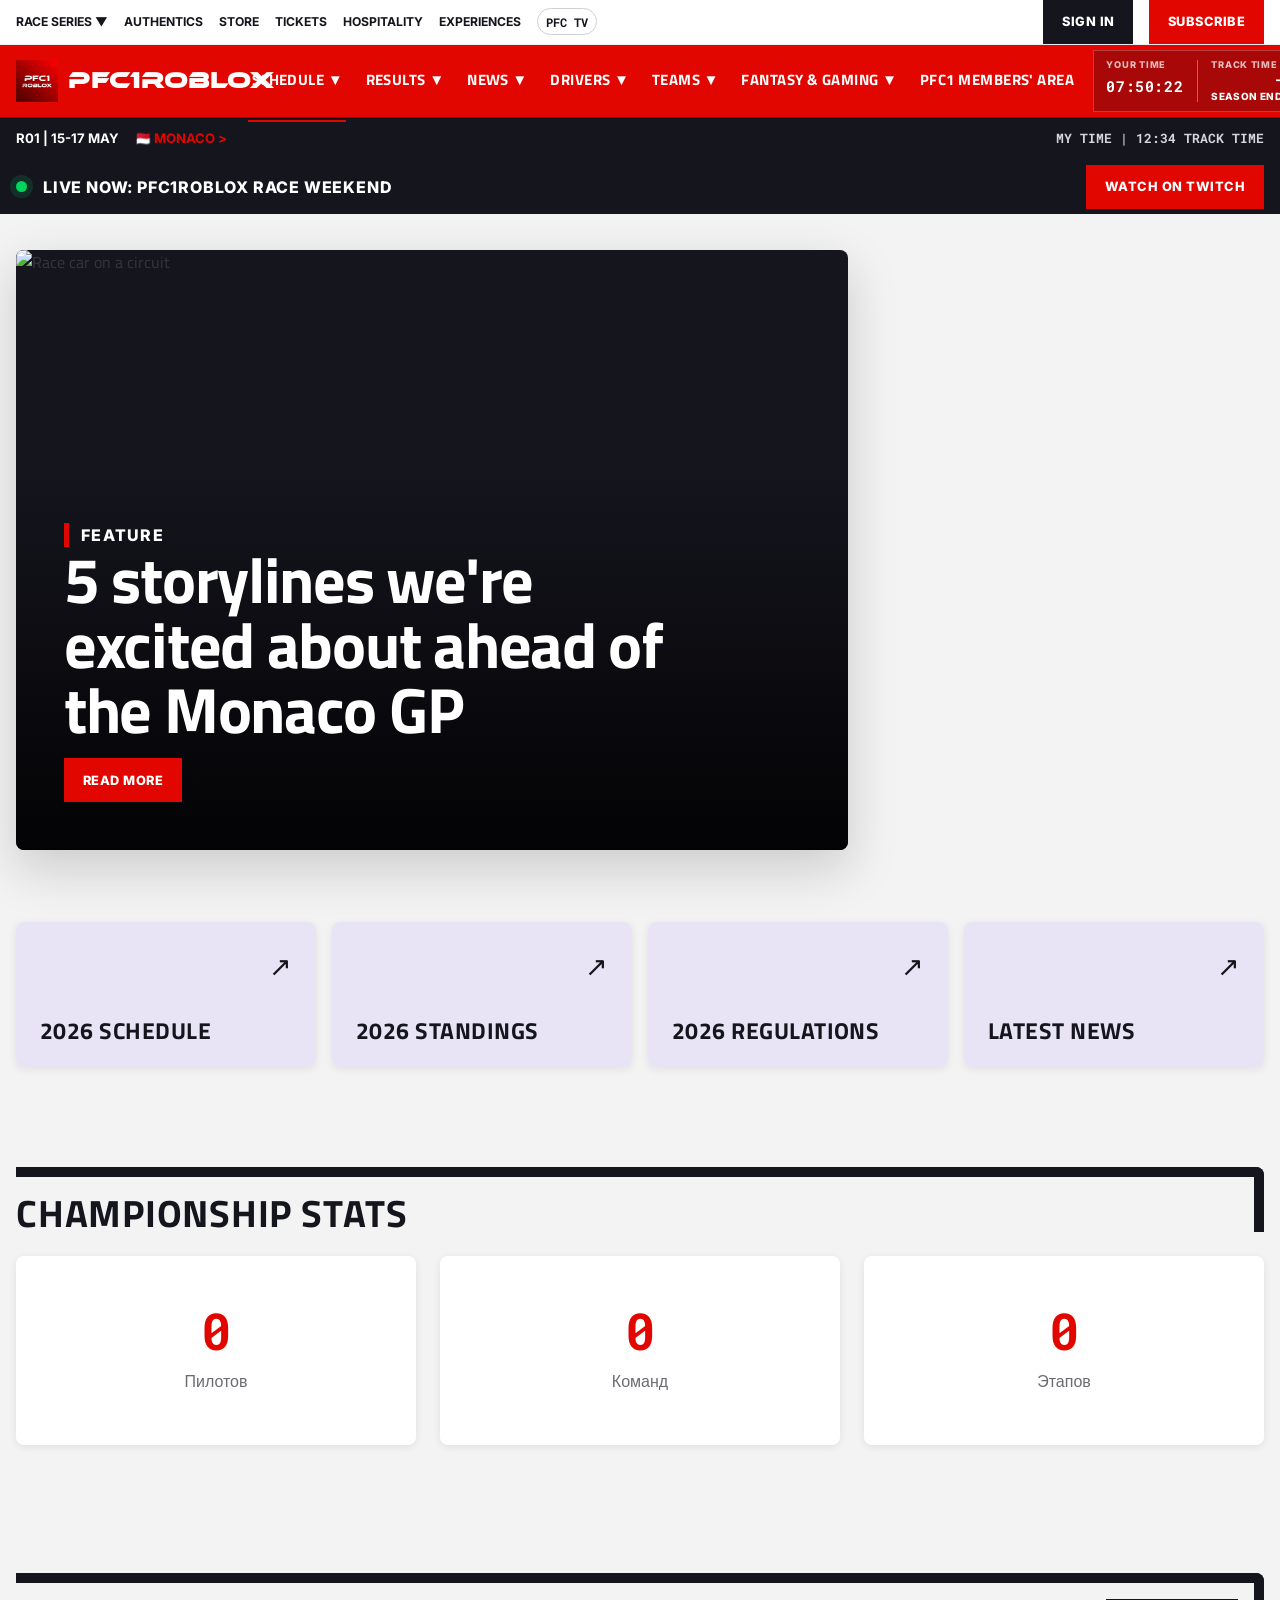
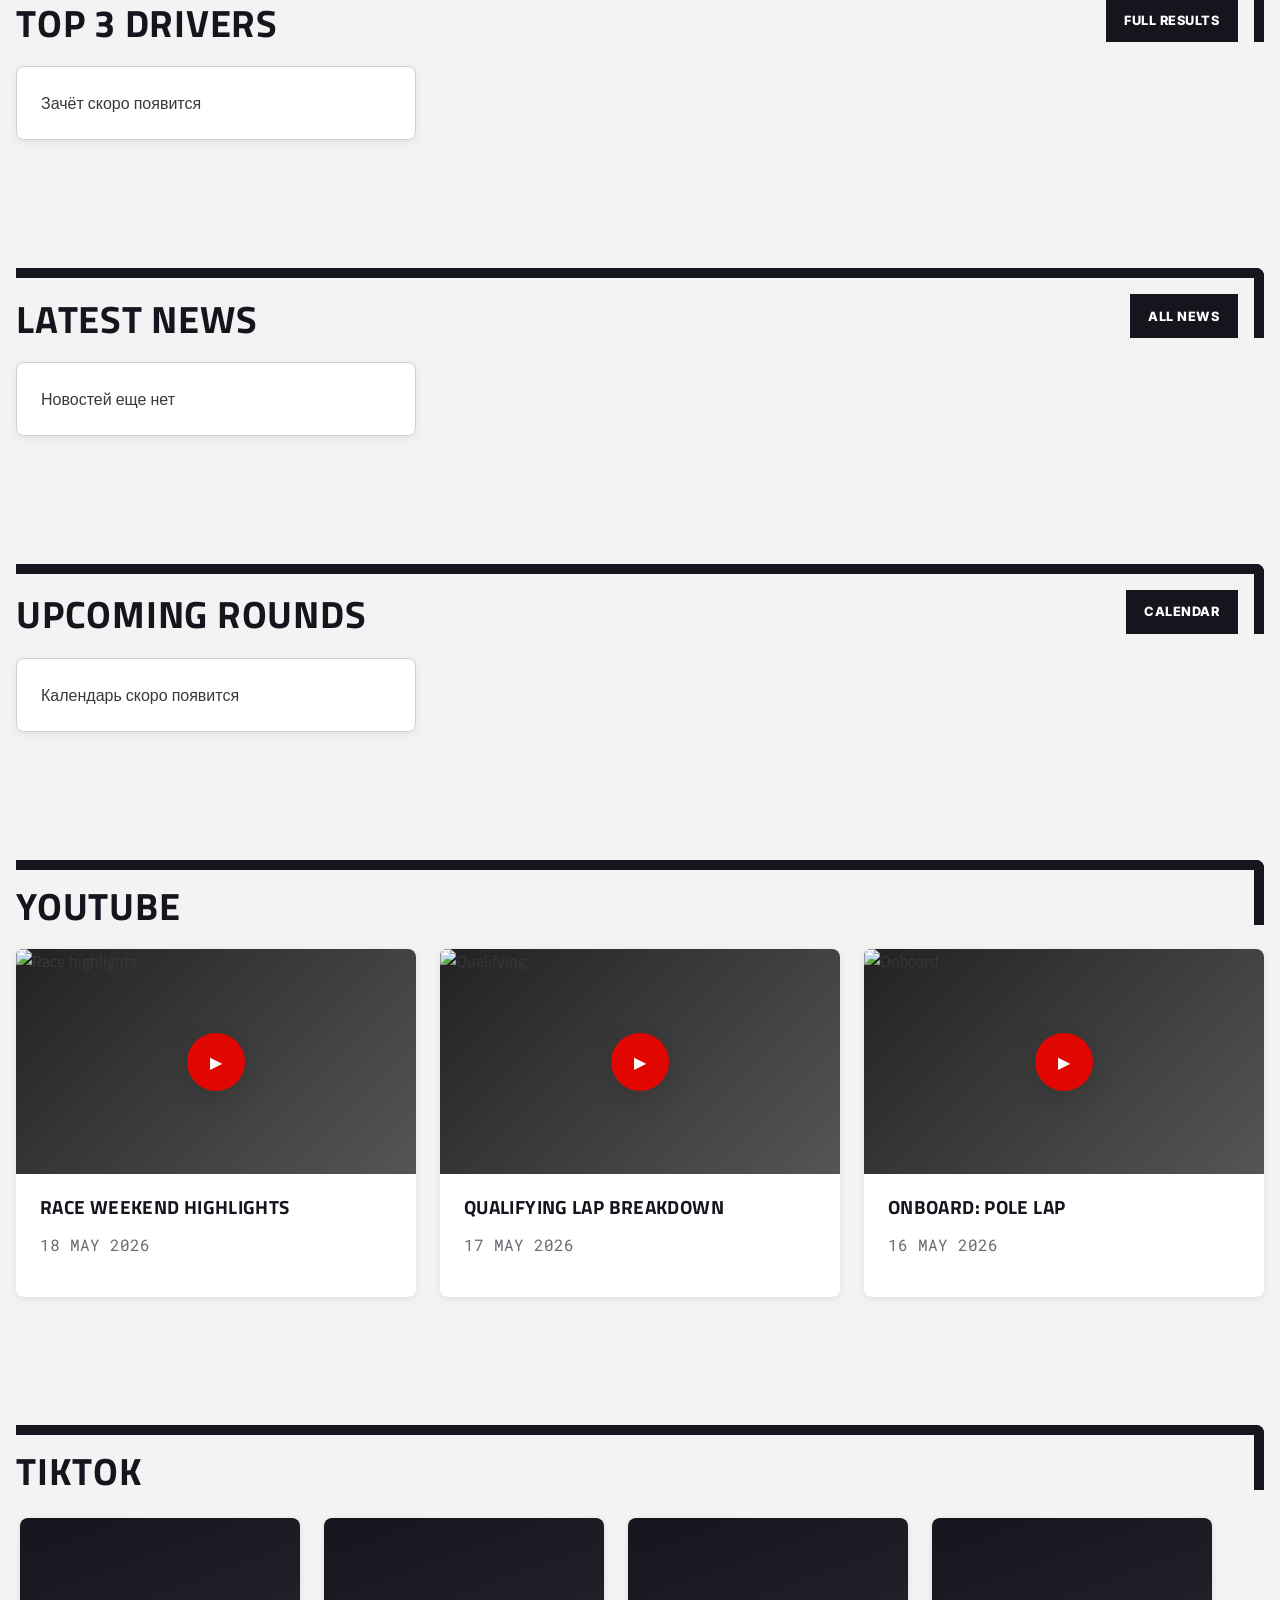
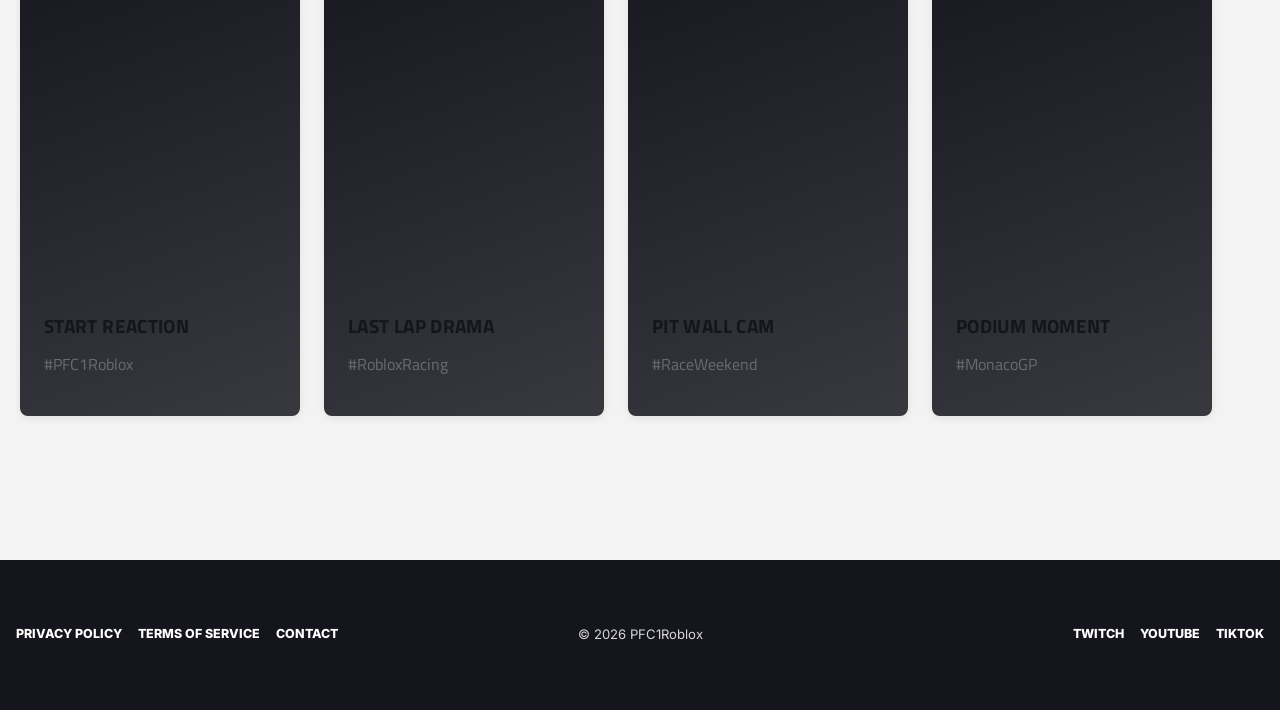
==== public/index.html @ bca0e65d "Migrate to PHP + MySQL backend (PDO) for Reg.ru shared hosting - Add api/ (config, auth, get_data, s" ====
<!DOCTYPE html>
<html lang="ru">
<head>
  <meta charset="UTF-8">
  <meta name="viewport" content="width=device-width, initial-scale=1.0">
  <title>PFC1Roblox - Project Formula Apex Championship</title>
  <link rel="icon" href="../logos/pfcnewlogo.png">
  <link rel="preconnect" href="https://fonts.googleapis.com">
  <link rel="preconnect" href="https://fonts.gstatic.com" crossorigin>
  <link href="https://fonts.googleapis.com/css2?family=Inter:wght@400;500;700;800&family=Titillium+Web:wght@300;400;600;700;900&family=Roboto+Mono:wght@400;500;700&display=swap" rel="stylesheet">
  <link rel="stylesheet" href="../css/main.css">
</head>
<body>
<header class="site-header">
  <div class="header-top"><div class="header-top__inner"><div class="header-top__links"><a href="#">Race Series ▼</a><a href="#">Authentics</a><a href="#">Store</a><a href="#">Tickets</a><a href="#">Hospitality</a><a href="#">Experiences</a><span class="f1tv-badge">PFC TV</span></div><div class="header-actions"><a class="btn btn-secondary" href="../admin/login.html">Sign In</a><a class="btn btn-primary" href="#broadcasts">Subscribe</a></div></div></div>
  <div class="header-main"><div class="header-main__inner"><a href="index.html" class="logo"><img src="../logos/pfcnewlogo.png" alt="PFC1Roblox" onerror="this.style.display='none'">PFC1Roblox</a><button class="burger" type="button" aria-label="Open navigation" aria-expanded="false" data-menu-toggle><span></span><span></span><span></span></button><nav class="main-nav" aria-label="Main navigation"><div class="main-nav__item"><a class="main-nav__link active" href="index.html">Schedule ▼</a><div class="dropdown"><a href="calendar.html">2026 Schedule</a><a href="#upcoming">Next Rounds</a></div></div><div class="main-nav__item"><a class="main-nav__link" href="results.html">Results ▼</a><div class="dropdown"><a href="results.html">Race Results</a><a href="results.html#standings">Timing</a></div></div><div class="main-nav__item"><a class="main-nav__link" href="news.html">News ▼</a><div class="dropdown"><a href="news.html">Latest News</a><a href="#videos">Video</a></div></div><div class="main-nav__item"><a class="main-nav__link" href="drivers.html">Drivers ▼</a><div class="dropdown"><a href="drivers.html">F1 Drivers</a><a href="drivers.html">F2 Drivers</a></div></div><div class="main-nav__item"><a class="main-nav__link" href="teams.html">Teams ▼</a><div class="dropdown"><a href="teams.html">Constructors</a><a href="teams.html">Team Colours</a></div></div><div class="main-nav__item"><a class="main-nav__link" href="#broadcasts">Fantasy & Gaming ▼</a></div><div class="main-nav__item"><a class="main-nav__link" href="../admin/login.html">PFC1 Members' Area</a></div></nav><div class="f1-clock-widget" aria-label="Race time clocks"><div class="user-time"><span class="label">YOUR TIME</span><span class="time" id="userClock">00:00:00</span></div><div class="track-time"><span class="label">TRACK TIME (NEXT RACE)</span><span class="time" id="trackClock">00:00:00</span><span class="track-name" id="nextTrackName">MONACO GP</span></div></div><div class="league-mark" aria-label="Roblox league mark">▣</div></div></div>
  <div class="race-strip"><div class="race-strip__inner"><div class="race-strip__event"><span class="race-strip__round">R01 | 15-17 MAY</span><span class="race-strip__track">🇲🇨 MONACO &gt;</span></div><span class="race-strip__time mono">MY TIME | 12:34 TRACK TIME</span></div></div>
</header>
<div class="twitch-live-banner"><div class="twitch-live-banner__inner"><span class="live-dot" aria-hidden="true"></span><span class="live-text">LIVE NOW: PFC1ROBLOX RACE WEEKEND</span><a href="https://twitch.tv/dimmasteroff_" target="_blank" rel="noopener" class="watch-btn btn btn-primary">WATCH ON TWITCH</a></div></div>
<main>
  <section class="hero-layout" aria-label="Featured stories">
    <article class="hero-feature animate-on-scroll"><img class="hero-feature__image" src="https://images.unsplash.com/photo-1503736334956-4c8f8e92946d?q=80&w=1800&auto=format&fit=crop" alt="Race car on a circuit"><div class="hero-feature__content"><div class="hero-feature__kicker">Feature</div><h1>5 storylines we're excited about ahead of the Monaco GP</h1><a class="btn btn-primary" href="news.html">Read More</a></div></article>
    <aside class="side-news" id="sideNews" aria-label="Top news"><div class="skeleton"></div><div class="skeleton"></div><div class="skeleton"></div><div class="skeleton"></div></aside>
  </section>
  <section class="section--tight"><div class="container"><div class="quick-links"><a class="quick-link animate-on-scroll" href="calendar.html"><span class="quick-link__arrow">↗</span><h3>2026 Schedule</h3></a><a class="quick-link animate-on-scroll" href="results.html"><span class="quick-link__arrow">↗</span><h3>2026 Standings</h3></a><a class="quick-link animate-on-scroll" href="news.html"><span class="quick-link__arrow">↗</span><h3>2026 Regulations</h3></a><a class="quick-link animate-on-scroll" href="news.html"><span class="quick-link__arrow">↗</span><h3>Latest News</h3></a></div></div></section>
  <section class="section"><div class="container"><div class="section-title"><h2>Championship Stats</h2></div><div class="stats-strip"><div class="stat-card animate-on-scroll"><span id="statsDrivers" class="number mono">0</span><p>Пилотов</p></div><div class="stat-card animate-on-scroll"><span id="statsTeams" class="number mono">0</span><p>Команд</p></div><div class="stat-card animate-on-scroll"><span id="statsRounds" class="number mono">0</span><p>Этапов</p></div></div></div></section>
  <section class="section" id="standings"><div class="container"><div class="section-title"><h2>Top 3 Drivers</h2><a class="btn btn-secondary" href="results.html">Full Results</a></div><div id="topDrivers" class="news-grid"></div></div></section>
  <section class="section"><div class="container"><div class="section-title"><h2>Latest News</h2><a class="btn btn-secondary" href="news.html">All News</a></div><div id="latestNews" class="news-grid"></div></div></section>
  <section class="section" id="upcoming"><div class="container"><div class="section-title"><h2>Upcoming Rounds</h2><a class="btn btn-secondary" href="calendar.html">Calendar</a></div><div id="upcomingRounds" class="news-grid"></div></div></section>
  <section class="section" id="videos"><div class="container"><div class="section-title"><h2>YouTube</h2></div><div class="youtube-grid"><article class="media-card animate-on-scroll"><div class="media-card__thumb"><img src="https://images.unsplash.com/photo-1533106418989-88406c7cc8ca?q=80&w=900&auto=format&fit=crop" alt="Race highlights"><span class="media-card__play">▶</span></div><div class="media-card__body"><h3>Race Weekend Highlights</h3><p class="mono">18 MAY 2026</p></div></article><article class="media-card animate-on-scroll"><div class="media-card__thumb"><img src="https://images.unsplash.com/photo-1493238792000-8113da705763?q=80&w=900&auto=format&fit=crop" alt="Qualifying"><span class="media-card__play">▶</span></div><div class="media-card__body"><h3>Qualifying Lap Breakdown</h3><p class="mono">17 MAY 2026</p></div></article><article class="media-card animate-on-scroll"><div class="media-card__thumb"><img src="https://images.unsplash.com/photo-1517524008697-84bbe3c3fd98?q=80&w=900&auto=format&fit=crop" alt="Onboard"><span class="media-card__play">▶</span></div><div class="media-card__body"><h3>Onboard: Pole Lap</h3><p class="mono">16 MAY 2026</p></div></article></div></div></section>
  <section class="section"><div class="container"><div class="section-title"><h2>TikTok</h2></div><div class="tiktok-row"><article class="tiktok-card"><h3>Start Reaction</h3><p>#PFC1Roblox</p></article><article class="tiktok-card"><h3>Last Lap Drama</h3><p>#RobloxRacing</p></article><article class="tiktok-card"><h3>Pit Wall Cam</h3><p>#RaceWeekend</p></article><article class="tiktok-card"><h3>Podium Moment</h3><p>#MonacoGP</p></article></div></div></section>
</main>
<footer class="footer"><div class="footer__inner"><div class="footer__links"><a href="#">Privacy Policy</a><a href="#">Terms of Service</a><a href="#">Contact</a></div><div class="footer__copy">© 2026 PFC1Roblox</div><div class="footer__social"><a href="https://twitch.tv/dimmasteroff_">Twitch</a><a href="#">YouTube</a><a href="#">TikTok</a></div></div></footer>
<script src="../js/DataManager.js"></script><script src="../js/PageSync.js"></script>
<script src="../js/app.js"></script><script src="../js/animations.js"></script><script>
function esc(v){return String(v??'').replace(/[&<>'"]/g,m=>({'&':'&amp;','<':'&lt;','>':'&gt;',"'":'&#39;','"':'&quot;'}[m]));}
document.addEventListener('DOMContentLoaded',loadHomeData);async function loadHomeData(){const drivers=await DataManager.load('drivers');const teams=await DataManager.load('teams');const calendar=await DataManager.load('calendar');const news=await DataManager.load('news');const standings=await DataManager.load('standings');document.getElementById('statsDrivers').textContent=drivers.length;document.getElementById('statsTeams').textContent=teams.length;document.getElementById('statsRounds').textContent=calendar.rounds?.length||0;const fallback='https://images.unsplash.com/photo-1503736334956-4c8f8e92946d?q=80&w=500&auto=format&fit=crop';const topNews=news.slice().reverse().slice(0,5);document.getElementById('sideNews').innerHTML=(topNews.length?topNews:[{title:'PFC1Roblox race weekend is ready to go',category:'EXCLUSIVE',date:new Date()}]).map((n,i)=>`<a class="news-card animate-on-scroll" href="news.html"><img class="news-card__image" src="${esc(n.image||fallback)}" alt=""><div><div class="news-card__meta"><span class="badge ${i===0?'badge--exclusive':''}">${esc(n.category||'News')}</span></div><h3 class="news-card__title">${esc(n.title)}</h3></div></a>`).join('');const upcoming=calendar.rounds?.filter(r=>r.status==='upcoming').slice(0,3)||[];document.getElementById('upcomingRounds').innerHTML=upcoming.map(r=>`<div class='card-item animate-on-scroll'><div class='badge badge--dark'>UPCOMING</div><h3>${esc(r.track)}</h3><p class='mono'>${new Date(r.date).toLocaleDateString('ru-RU')} · ${esc(r.trackCountry || '')} · ${esc(r.timezone || 'UTC')}</p></div>`).join('')||'<div class="card-item">Календарь скоро появится</div>';const top=(standings.drivers||[]).slice(0,3);document.getElementById('topDrivers').innerHTML=top.map((s,i)=>{const d=drivers.find(x=>x.id===s.driverId);const t=teams.find(x=>x.id===d?.teamId);return `<div class='card-item animate-on-scroll'><div class='position position-${i+1}'>P${i+1}</div><h3>${esc(PFCApp.getDriverDisplayName(d))}</h3><p>${esc(t?.name||'')}</p><p class='points'>${s.points} PTS</p></div>`}).join('')||'<div class="card-item">Зачёт скоро появится</div>';document.getElementById('latestNews').innerHTML=news.slice().reverse().slice(0,3).map(n=>`<article class='news-card news-card--large animate-on-scroll'><img class='news-card__image' src='${esc(n.image||fallback)}' alt=''><div class='news-card__body'><span class='badge'>${esc(n.category)}</span><h3>${esc(n.title)}</h3><p class='mono'>${new Date(n.date).toLocaleDateString('ru-RU')}</p></div></article>`).join('')||'<div class="card-item">Новостей еще нет</div>';}
window.addEventListener('dataUpdated',loadHomeData);
</script></body></html>
---- css/main.css ----
/* ============================================
   PFC1Roblox Formula-Style Design System
   Shared visual shell for every public/admin page
   ============================================ */

@font-face {
  font-family: 'Entocentric';
  src: url('../logos/Entocentric-Regular.woff') format('woff');
  font-weight: 400;
  font-style: normal;
  font-display: swap;
}

:root {
  --color-page: #f3f3f3;
  --color-surface: #ffffff;
  --color-surface-soft: #f8f8fa;
  --color-lavender: #e8e4f5;
  --color-nav: #15151e;
  --color-nav-2: #0f0f16;
  --color-red: #e10600;
  --color-red-dark: #b80500;
  --color-heading: #15151e;
  --color-text: #38383f;
  --color-muted: #6b6b72;
  --color-border: #d0d0d5;
  --color-live: #00d45c;
  --color-warning: #ffb800;
  --color-gold: #ffd700;
  --color-silver: #c0c0c0;
  --color-bronze: #cd7f32;
  --accent-red: var(--color-red);
  --bg-card: var(--color-surface);
  --border-color: var(--color-border);
  --text-primary: var(--color-heading);
  --text-secondary: var(--color-text);
  --text-muted: var(--color-muted);
  --font-display: 'Titillium Web', Arial, sans-serif;
  --font-body: 'Titillium Web', Arial, sans-serif;
  --font-meta: 'Inter', system-ui, sans-serif;
  --font-mono: 'Roboto Mono', monospace;
  --font-logo: 'Entocentric', 'Titillium Web', sans-serif;
  --radius: 8px;
  --space-xs: .35rem;
  --space-sm: .65rem;
  --space-md: 1rem;
  --space-lg: 1.5rem;
  --space-xl: 2.25rem;
  --space-2xl: 4rem;
  --shadow-sm: 0 2px 8px rgba(0, 0, 0, .08);
  --shadow-md: 0 8px 24px rgba(0, 0, 0, .12);
  --shadow-lg: 0 18px 50px rgba(21, 21, 30, .18);
  --transition-speed: .3s;
  --transition: all var(--transition-speed) var(--ease-standard);
  --ease-standard: cubic-bezier(.4, 0, .2, 1);
  --ease-out-expo: cubic-bezier(.16, 1, .3, 1);
  --container: 1280px;
}

* { box-sizing: border-box; }
html { scroll-behavior: smooth; }
body {
  margin: 0;
  min-height: 100vh;
  background: var(--color-page);
  color: var(--color-text);
  font-family: var(--font-body);
  line-height: 1.5;
  opacity: 0;
  animation: pageFadeIn .4s var(--ease-out-expo) forwards;
}
body.menu-open { overflow: hidden; }
img, iframe { max-width: 100%; }
a { color: inherit; text-decoration: none; }
button, input, select, textarea { font: inherit; }
:focus-visible { outline: 3px solid rgba(225, 6, 0, .35); outline-offset: 3px; }

@keyframes pageFadeIn { to { opacity: 1; } }
@keyframes pulse { 0%, 100% { opacity: 1; transform: scale(1); } 50% { opacity: .5; transform: scale(.82); } }
@keyframes skeletonPulse { 0%, 100% { opacity: .55; } 50% { opacity: 1; } }
@keyframes toastSlideIn { from { opacity: 0; transform: translateX(24px); } to { opacity: 1; transform: translateX(0); } }
@keyframes modalIn { from { opacity: 0; transform: scale(.96); } to { opacity: 1; transform: scale(1); } }

h1, h2, h3, h4, h5, h6 {
  margin: 0 0 var(--space-md);
  color: var(--color-heading);
  font-family: var(--font-display);
  font-weight: 700;
  line-height: 1.02;
  letter-spacing: .02em;
  text-transform: uppercase;
}
p { margin: 0 0 var(--space-md); color: var(--color-muted); }
.mono { font-family: var(--font-mono); font-variant-numeric: tabular-nums; }
.container, .content { width: min(var(--container), calc(100% - 32px)); margin-inline: auto; }
.content { padding: var(--space-2xl) 0; }
.section { padding: var(--space-2xl) 0; }
.section--tight { padding: var(--space-xl) 0; }
.section-title { display: flex; align-items: end; justify-content: space-between; gap: var(--space-md); margin-bottom: var(--space-lg); border-top: 10px solid var(--color-heading); border-right: 10px solid var(--color-heading); padding-top: var(--space-md); padding-right: var(--space-md); border-top-right-radius: var(--radius); }
.section-title h2 { font-size: clamp(1.8rem, 3vw, 3rem); margin: 0; }

/* Progress and reveal */
.page-progress { position: fixed; inset: 0 auto auto 0; height: 3px; width: 0; z-index: 9999; background: var(--color-red); box-shadow: 0 0 14px rgba(225, 6, 0, .5); transition: width .2s linear; }
.animate-on-scroll { opacity: 0; transform: translateY(30px); transition: opacity .6s var(--ease-out-expo), transform .6s var(--ease-out-expo); will-change: opacity, transform; }
.animate-on-scroll.is-visible { opacity: 1; transform: translateY(0); }
.skeleton { min-height: 140px; background: linear-gradient(90deg, #ececf0, #f7f7f9, #ececf0); animation: skeletonPulse 1.4s infinite; border-radius: var(--radius); }

/* Header */
.site-header { position: sticky; top: 0; z-index: 1000; background: var(--color-nav); color: #fff; box-shadow: none; transition: box-shadow var(--transition-speed) var(--ease-standard); }
.site-header.is-stuck { box-shadow: 0 8px 24px rgba(0, 0, 0, .25); }
.header-top { background: #fff; color: var(--color-heading); border-bottom: 1px solid #ececf0; font-family: var(--font-meta); font-size: .76rem; font-weight: 700; text-transform: uppercase; }
.header-top__inner, .header-main__inner, .race-strip__inner { width: min(var(--container), calc(100% - 32px)); margin-inline: auto; display: flex; align-items: center; gap: var(--space-md); }
.header-top__inner { min-height: 42px; justify-content: space-between; }
.header-top__links, .header-actions, .main-nav { display: flex; align-items: center; gap: var(--space-md); }
.header-top__links a, .main-nav__link, .footer__links a { position: relative; white-space: nowrap; }
.header-top__links a::after, .main-nav__link::after, .footer__links a::after { content: ''; position: absolute; left: 0; right: auto; bottom: -5px; width: 0; height: 2px; background: var(--color-red); transition: width var(--transition-speed) var(--ease-standard); }
.header-top__links a:hover::after, .main-nav__link:hover::after, .main-nav__link.active::after, .footer__links a:hover::after { width: 100%; }
.f1tv-badge { border: 1px solid var(--color-border); padding: .2rem .5rem; border-radius: 999px; font-family: var(--font-mono); }
.header-main { background: var(--color-red); }
.header-main__inner { min-height: 70px; }
.logo { display: inline-flex; align-items: center; gap: .6rem; color: #fff; font-family: var(--font-logo); text-transform: uppercase; letter-spacing: .05em; font-size: 1.35rem; font-weight: 700; }
.logo img { width: auto; height: 42px; object-fit: contain; }
.logo--dark { color: var(--color-heading); }
.main-nav { flex: 1; align-self: stretch; }
.main-nav__item { position: relative; display: flex; align-items: center; }
.main-nav__link { color: #fff; font-weight: 700; text-transform: uppercase; letter-spacing: .03em; font-size: .95rem; padding: 1.55rem .2rem; }
.dropdown { position: absolute; top: calc(100% - 3px); left: -.8rem; width: 220px; max-height: 0; overflow: hidden; opacity: 0; transform: translateY(-10px); background: var(--color-nav); border-top: 3px solid #fff; box-shadow: var(--shadow-lg); transition: max-height var(--transition-speed) var(--ease-standard), opacity var(--transition-speed) var(--ease-standard), transform var(--transition-speed) var(--ease-standard); }
.main-nav__item:hover .dropdown, .main-nav__item:focus-within .dropdown { max-height: 500px; opacity: 1; transform: translateY(0); }
.dropdown a { display: block; color: #fff; padding: .8rem 1rem; font-weight: 600; text-transform: uppercase; border-bottom: 1px solid rgba(255,255,255,.08); }
.dropdown a:hover { color: #fff; background: rgba(225, 6, 0, .18); padding-left: 1.25rem; }
.league-mark { margin-left: auto; width: 40px; height: 40px; display: grid; place-items: center; background: #fff; color: var(--color-red); font-family: var(--font-mono); font-weight: 700; transform: rotate(8deg); }
.burger { display: none; margin-left: auto; width: 44px; height: 44px; border: 1px solid rgba(255,255,255,.35); background: transparent; color: #fff; border-radius: var(--radius); cursor: pointer; }
.burger span { display: block; width: 20px; height: 2px; margin: 5px auto; background: currentColor; transition: transform var(--transition-speed) var(--ease-standard), opacity var(--transition-speed) var(--ease-standard); }
.race-strip { background: var(--color-nav); border-top: 1px solid rgba(255,255,255,.12); font-family: var(--font-meta); font-size: .82rem; font-weight: 700; text-transform: uppercase; }
.race-strip__inner { min-height: 42px; justify-content: space-between; }
.race-strip__event { display: flex; gap: var(--space-md); align-items: center; }
.race-strip__round { color: #fff; }
.race-strip__track { color: var(--color-red); }
.race-strip__time { color: #d5d5da; font-family: var(--font-mono); }

/* Buttons */
.btn { display: inline-flex; align-items: center; justify-content: center; gap: .45rem; min-height: 40px; padding: .7rem 1.1rem; border: 1px solid transparent; border-radius: 0; cursor: pointer; font-family: var(--font-meta); font-size: .8rem; font-weight: 800; letter-spacing: .04em; text-transform: uppercase; transition: transform var(--transition-speed) var(--ease-standard), background-color var(--transition-speed) var(--ease-standard), color var(--transition-speed) var(--ease-standard), box-shadow var(--transition-speed) var(--ease-standard); }
.btn:hover { transform: scale(1.02); box-shadow: var(--shadow-sm); }
.btn-primary { background: var(--color-red); color: #fff; border-color: var(--color-red); }
.btn-primary:hover { background: var(--color-red-dark); border-color: var(--color-red-dark); }
.btn-secondary { background: var(--color-nav); color: #fff; border-color: var(--color-nav); }
.btn-secondary:hover { background: #000; }
.btn-danger { background: #8b0b0a; color: #fff; border-color: #8b0b0a; }
.btn-light { background: #fff; color: var(--color-heading); border-color: var(--color-border); }

/* Cards and news */
.card, .card-item, .news-card, .quick-link, .team-card, .media-card, .driver-card, .timeline-content, .stat-card { background: var(--color-surface); box-shadow: var(--shadow-sm); contain: layout; }
.card, .card-item { padding: var(--space-lg); border: 1px solid var(--color-border); border-radius: var(--radius); transition: transform var(--transition-speed) var(--ease-standard), box-shadow var(--transition-speed) var(--ease-standard), border-color var(--transition-speed) var(--ease-standard); }
.card:hover, .card-item:hover, .news-card:hover, .team-card:hover, .media-card:hover, .quick-link:hover { transform: translateY(-4px); box-shadow: var(--shadow-md); }
.badge { display: inline-flex; align-items: center; gap: .35rem; padding: .25rem .55rem; background: var(--color-red); color: #fff; font-family: var(--font-meta); font-size: .68rem; font-weight: 800; letter-spacing: .06em; text-transform: uppercase; }
.badge--exclusive { background: var(--color-warning); color: var(--color-heading); }
.badge--dark { background: var(--color-nav); color: #fff; }

.twitch-live-banner { background: var(--color-nav); color: #fff; }
.twitch-live-banner__inner { width: min(var(--container), calc(100% - 32px)); margin-inline: auto; min-height: 54px; display: flex; align-items: center; gap: var(--space-md); }
.live-dot { width: 11px; height: 11px; background: var(--color-live); border-radius: 999px; box-shadow: 0 0 0 6px rgba(0, 212, 92, .14); animation: pulse 1.6s infinite; }
.live-text { font-family: var(--font-meta); font-weight: 800; letter-spacing: .05em; text-transform: uppercase; }
.watch-btn { margin-left: auto; }

.hero-layout { width: min(var(--container), calc(100% - 32px)); margin: var(--space-xl) auto; display: grid; grid-template-columns: minmax(0, 1.7fr) minmax(320px, .8fr); gap: var(--space-lg); }
.hero-feature { position: relative; min-height: 600px; display: flex; align-items: end; overflow: hidden; border-radius: var(--radius); background: var(--color-nav); box-shadow: var(--shadow-lg); }
.hero-feature__image { position: absolute; inset: 0; width: 100%; height: 100%; object-fit: cover; filter: saturate(1.06) contrast(1.04); }
.hero-feature::after { content: ''; position: absolute; inset: 35% 0 0; background: linear-gradient(180deg, rgba(0,0,0,0), rgba(0,0,0,.86)); }
.hero-feature__content { position: relative; z-index: 1; padding: clamp(1.5rem, 4vw, 3rem); max-width: 760px; color: #fff; }
.hero-feature__kicker { color: #fff; border-left: 5px solid var(--color-red); padding-left: .75rem; font-family: var(--font-meta); font-weight: 800; letter-spacing: .08em; text-transform: uppercase; }
.hero-feature h1 { color: #fff; font-size: clamp(2.4rem, 5vw, 5rem); text-transform: none; letter-spacing: -.02em; }
.side-news { display: flex; flex-direction: column; gap: var(--space-md); }
.news-card { position: relative; display: grid; grid-template-columns: 120px 1fr; gap: var(--space-md); padding: var(--space-sm); border-radius: var(--radius); transition: transform var(--transition-speed) var(--ease-standard), box-shadow var(--transition-speed) var(--ease-standard); }
.news-card__image { width: 120px; height: 80px; object-fit: cover; border-radius: calc(var(--radius) - 2px); background: #ddd; }
.news-card__meta { display: flex; align-items: center; gap: .5rem; margin-bottom: .35rem; color: var(--color-muted); font-family: var(--font-meta); font-size: .72rem; font-weight: 700; text-transform: uppercase; }
.news-card__title { margin: 0; color: var(--color-heading); font-size: 1.02rem; line-height: 1.15; text-transform: none; }
.news-card--large { display: block; padding: 0; overflow: hidden; }
.news-card--large .news-card__image { width: 100%; height: 210px; border-radius: 0; }
.news-card--large .news-card__body { padding: var(--space-lg); }
.news-card__excerpt { color: var(--color-muted); }
.news-card__read { color: var(--color-red); font-family: var(--font-meta); font-size: .78rem; font-weight: 800; text-transform: uppercase; }
.quick-links { display: grid; grid-template-columns: repeat(4, 1fr); gap: var(--space-md); }
.quick-link { min-height: 145px; padding: var(--space-lg); background: var(--color-lavender); border-radius: var(--radius); display: flex; flex-direction: column; justify-content: space-between; color: var(--color-heading); transition: transform var(--transition-speed) var(--ease-standard), background-color var(--transition-speed) var(--ease-standard), box-shadow var(--transition-speed) var(--ease-standard); }
.quick-link:hover { background: #ded8f0; }
.quick-link__arrow { align-self: end; font-size: 1.7rem; transition: transform var(--transition-speed) var(--ease-standard); }
.quick-link:hover .quick-link__arrow { transform: translateX(6px); }
.quick-link h3 { margin: 0; font-size: 1.45rem; }
.stats-strip, .broadcast-grid, .youtube-grid, .teams-grid, .news-grid { display: grid; gap: var(--space-lg); }
.stats-strip { grid-template-columns: repeat(3, 1fr); }
.stat-card { padding: var(--space-xl); border-radius: var(--radius); text-align: center; }
.stat-card .number, .stat-card .mono:first-child { display: block; color: var(--color-red); font-family: var(--font-mono); font-size: clamp(2rem, 4vw, 3.5rem); font-weight: 700; }
.youtube-grid { grid-template-columns: repeat(3, 1fr); }
.media-card { overflow: hidden; border-radius: var(--radius); transition: transform var(--transition-speed) var(--ease-standard), box-shadow var(--transition-speed) var(--ease-standard); }
.media-card__thumb { position: relative; aspect-ratio: 16/9; background: linear-gradient(135deg, #222, #555); overflow: hidden; }
.media-card__thumb img { width: 100%; height: 100%; object-fit: cover; }
.media-card__play { position: absolute; inset: 50% auto auto 50%; transform: translate(-50%, -50%); width: 58px; height: 58px; display: grid; place-items: center; background: var(--color-red); color: #fff; border-radius: 50%; box-shadow: var(--shadow-md); }
.media-card__body { padding: var(--space-lg); }
.tiktok-row { display: grid; grid-auto-flow: column; grid-auto-columns: minmax(220px, 280px); gap: var(--space-lg); overflow-x: auto; padding: .25rem .25rem var(--space-md); scroll-snap-type: x mandatory; }
.tiktok-card { aspect-ratio: 9/16; scroll-snap-align: start; border-radius: var(--radius); background: linear-gradient(160deg, #15151e, #38383f); color: #fff; padding: var(--space-lg); display: flex; flex-direction: column; justify-content: end; box-shadow: var(--shadow-sm); }

/* Page heads */
.page-header { background: #fff; border-bottom: 1px solid var(--color-border); }
.page-header__inner { width: min(var(--container), calc(100% - 32px)); margin-inline: auto; padding: clamp(2rem, 6vw, 5rem) 0; }
.page-header h1 { font-size: clamp(2.4rem, 7vw, 5.6rem); margin: 0; }
.page-header p { margin-top: .7rem; font-family: var(--font-meta); font-weight: 500; }
.filter-bar, .round-selector, .category-filters { display: flex; flex-wrap: wrap; align-items: center; gap: var(--space-sm); margin-bottom: var(--space-lg); }
.filter-btn { border: 1px solid var(--color-border); background: #fff; color: var(--color-heading); padding: .7rem 1rem; font-family: var(--font-meta); font-weight: 800; text-transform: uppercase; cursor: pointer; }
.filter-btn.active, .filter-btn:hover { background: var(--color-red); color: #fff; border-color: var(--color-red); }

/* Drivers */
.drivers-grid { grid-template-columns: repeat(4, 1fr); }
.driver-card { position: relative; min-height: 330px; overflow: hidden; border-radius: var(--radius); color: #fff; transition: transform var(--transition-speed) var(--ease-standard), box-shadow var(--transition-speed) var(--ease-standard); }
.driver-card:hover { transform: scale(1.03); box-shadow: var(--shadow-lg); }
.driver-team-strip { position: absolute; inset: 0; opacity: .95; }
.driver-image-container { position: absolute; inset: 0; display: flex; justify-content: end; align-items: end; overflow: hidden; }
.driver-image { width: 62%; height: 88%; object-fit: cover; object-position: center 20%; align-self: end; filter: drop-shadow(0 16px 22px rgba(0,0,0,.3)); }
.driver-image-placeholder { width: 46%; height: 64%; margin: 0 1rem 1rem 0; display: flex; align-items: center; justify-content: center; font-size: 5rem; background: rgba(255,255,255,.22); border-radius: var(--radius); }
.driver-info { position: relative; z-index: 1; min-height: 330px; padding: var(--space-lg); display: flex; flex-direction: column; justify-content: space-between; background: linear-gradient(90deg, rgba(0,0,0,.55), rgba(0,0,0,.08)); }
.driver-number-badge { font-family: var(--font-mono); font-size: 3.6rem; font-weight: 700; line-height: .9; color: rgba(255,255,255,.9); }
.driver-name { max-width: 58%; font-size: 1.55rem; font-weight: 800; line-height: 1; text-transform: uppercase; }
.driver-team, .driver-nationality { font-family: var(--font-meta); font-weight: 700; text-transform: uppercase; }
.driver-stats { display: grid; grid-template-columns: repeat(4, minmax(0, 1fr)); gap: .4rem; width: min(100%, 290px); }
.stat-item { background: rgba(255,255,255,.16); padding: .45rem; backdrop-filter: blur(8px); }
.stat-label { display: block; font-family: var(--font-meta); font-size: .62rem; opacity: .78; text-transform: uppercase; }
.stat-value { font-family: var(--font-mono); font-weight: 700; }

/* Teams, timeline, results */
.teams-grid { grid-template-columns: repeat(3, 1fr); }
.team-card { position: relative; padding: var(--space-xl); border-radius: var(--radius); overflow: hidden; transition: transform var(--transition-speed) var(--ease-standard), box-shadow var(--transition-speed) var(--ease-standard); }
.team-card::before { content: ''; position: absolute; inset: 0 0 auto; height: 8px; background: var(--team-color, var(--color-red)); }
.team-card__logo { width: 72px; height: 72px; object-fit: contain; background: var(--color-surface-soft); border-radius: var(--radius); padding: .5rem; }
.team-card__head { display: flex; justify-content: space-between; gap: var(--space-md); align-items: start; margin-bottom: var(--space-lg); }
.team-card__name { font-size: 1.55rem; margin: 0; }
.team-card__pilots { display: grid; gap: .5rem; }
.team-pill { display: flex; align-items: center; justify-content: space-between; gap: var(--space-sm); background: var(--color-surface-soft); padding: .65rem .8rem; border-left: 4px solid var(--team-color, var(--color-red)); }
.timeline { position: relative; display: grid; gap: var(--space-lg); margin-left: 1rem; }
.timeline::before { content: ''; position: absolute; left: 1rem; top: 0; bottom: 0; width: 3px; background: var(--color-border); }
.timeline-item { position: relative; display: grid; grid-template-columns: 140px 1fr; gap: var(--space-lg); padding-left: 3rem; }
.timeline-marker { position: absolute; left: .45rem; top: 2rem; width: 20px; height: 20px; border-radius: 50%; background: var(--color-red); border: 4px solid var(--color-page); z-index: 1; }
.timeline-content { padding: var(--space-lg); border-radius: var(--radius); border: 1px solid transparent; transition: transform var(--transition-speed) var(--ease-standard), box-shadow var(--transition-speed) var(--ease-standard), border-color var(--transition-speed) var(--ease-standard); }
.timeline-item.is-active .timeline-content, .timeline-content:hover { border-color: var(--color-red); box-shadow: var(--shadow-md); transform: translateY(-3px); }
.round-number, .round-date { font-family: var(--font-mono); font-weight: 700; color: var(--color-muted); text-transform: uppercase; }
.track-name { font-size: clamp(1.4rem, 3vw, 2.4rem); font-weight: 800; color: var(--color-heading); }
.round-status { display: inline-flex; margin-top: .75rem; padding: .25rem .6rem; color: #fff; background: var(--color-muted); font-family: var(--font-meta); font-size: .72rem; font-weight: 800; text-transform: uppercase; }
.status-upcoming { background: var(--color-warning); color: var(--color-heading); }
.status-live { background: var(--color-live); color: var(--color-heading); }
.status-finished { background: var(--color-nav); color: #fff; }
.table-container { overflow-x: auto; background: #fff; border-radius: var(--radius); box-shadow: var(--shadow-sm); }
table { width: 100%; border-collapse: collapse; min-width: 720px; }
th { padding: 1rem; color: var(--color-muted); background: var(--color-surface-soft); border-bottom: 1px solid var(--color-border); font-family: var(--font-meta); font-size: .75rem; font-weight: 800; letter-spacing: .05em; text-align: left; text-transform: uppercase; }
td { padding: 1rem; border-bottom: 1px solid var(--color-border); color: var(--color-text); transition: background-color var(--transition-speed) var(--ease-standard), transform var(--transition-speed) var(--ease-standard); }
tbody tr { animation: tableRowIn .45s var(--ease-out-expo) both; }
tbody tr:hover td { background: #f8f8fa; }
@keyframes tableRowIn { from { opacity: 0; transform: translateY(14px); } to { opacity: 1; transform: translateY(0); } }
.position { display: inline-flex; align-items: center; justify-content: center; min-width: 44px; font-family: var(--font-mono); font-size: 1.4rem; font-weight: 700; color: var(--color-heading); border-left: 6px solid transparent; padding-left: .5rem; }
.position-1 { border-left-color: var(--color-gold); }
.position-2 { border-left-color: var(--color-silver); }
.position-3 { border-left-color: var(--color-bronze); }
.points, .gap, .time { font-family: var(--font-mono); text-align: right; font-weight: 700; }
.form-select, select, input, textarea { width: 100%; border: 1px solid var(--color-border); background: #fff; color: var(--color-heading); border-radius: 0; padding: .75rem .9rem; }
select:focus, input:focus, textarea:focus { border-color: var(--color-red); outline: none; box-shadow: 0 0 0 3px rgba(225, 6, 0, .12); }
.round-selector label, .form-group label { color: var(--color-heading); font-family: var(--font-meta); font-size: .78rem; font-weight: 800; letter-spacing: .06em; text-transform: uppercase; }

.news-grid { grid-template-columns: repeat(3, 1fr); }
.pagination { display: flex; justify-content: center; gap: .5rem; margin-top: var(--space-xl); }
.pagination a { width: 40px; height: 40px; display: grid; place-items: center; background: #fff; border: 1px solid var(--color-border); font-family: var(--font-mono); font-weight: 700; }
.pagination a:hover, .pagination a.active { background: var(--color-red); color: #fff; border-color: var(--color-red); }

/* Admin */
.admin-body { background: var(--color-nav); color: #fff; opacity: 1; animation: none; }
.admin-shell { min-height: 100vh; display: grid; grid-template-rows: auto auto 1fr; }
.admin-header { display: flex; align-items: center; justify-content: space-between; gap: var(--space-md); padding: 1rem clamp(1rem, 3vw, 2rem); background: var(--color-nav); border-bottom: 1px solid rgba(255,255,255,.12); }
.admin-header h1 { color: #fff; margin: 0; font-size: 1.4rem; }
.header-right, .session-info { display: flex; align-items: center; gap: var(--space-md); color: #d5d5da; }
.session-info .time { color: #fff; font-family: var(--font-mono); }
.admin-tabs { display: flex; gap: .25rem; overflow-x: auto; padding: 0 clamp(1rem, 3vw, 2rem); background: #0f0f16; border-bottom: 1px solid rgba(255,255,255,.12); }
.nav-item { position: relative; flex: 0 0 auto; padding: 1rem .9rem; color: #d5d5da; font-family: var(--font-meta); font-size: .78rem; font-weight: 800; letter-spacing: .05em; text-transform: uppercase; cursor: pointer; }
.nav-item::after { content: ''; position: absolute; left: .9rem; right: .9rem; bottom: 0; height: 3px; background: var(--color-red); transform: scaleX(0); transform-origin: left; transition: transform var(--transition-speed) var(--ease-standard); }
.nav-item:hover, .nav-item.active { color: #fff; }
.nav-item.active::after { transform: scaleX(1); }
.admin-main { padding: clamp(1rem, 3vw, 2rem); background: linear-gradient(180deg, #15151e, #0f0f16); }
.admin-main .section { display: none; padding: 0; }
.admin-main .section.active { display: block; animation: pageFadeIn .25s var(--ease-out-expo); }
.section-header { display: flex; justify-content: space-between; align-items: center; gap: var(--space-md); margin-bottom: var(--space-lg); flex-wrap: wrap; }
.section-header h2, .admin-main h2, .admin-main h3 { color: #fff; }
.section-header .actions, .form-actions, .table-actions { display: flex; gap: var(--space-sm); flex-wrap: wrap; }
.admin-main .table-container, .admin-main .card, .admin-main .stat-card { background: #fff; color: var(--color-text); }
.admin-main .card h3, .admin-main .stat-card .label { color: var(--color-heading); }
.admin-main .stat-card .number { color: var(--color-red); }
.form-group { margin-bottom: var(--space-lg); }
.modal { position: fixed; inset: 0; z-index: 2000; display: none; align-items: center; justify-content: center; padding: var(--space-md); background: rgba(0,0,0,.72); backdrop-filter: blur(8px); }
.modal.active { display: flex; }
.modal-content { width: min(620px, 100%); max-height: 90vh; overflow: auto; background: #fff; color: var(--color-text); border-radius: var(--radius); padding: var(--space-xl); box-shadow: var(--shadow-lg); animation: modalIn .25s var(--ease-out-expo); }
.modal-content h3 { color: var(--color-heading); }
.toast { animation: toastSlideIn .3s var(--ease-out-expo); }

/* Footer */
.footer { background: var(--color-nav); color: #fff; margin-top: var(--space-2xl); }
.footer__inner { width: min(var(--container), calc(100% - 32px)); margin-inline: auto; min-height: 150px; display: grid; grid-template-columns: 1fr auto 1fr; align-items: center; gap: var(--space-lg); }
.footer__links, .footer__social { display: flex; gap: var(--space-md); flex-wrap: wrap; font-family: var(--font-meta); font-size: .78rem; font-weight: 800; text-transform: uppercase; }
.footer__social { justify-content: end; }
.footer__copy { text-align: center; color: #d5d5da; font-family: var(--font-meta); font-size: .82rem; }
.footer a:hover { color: var(--color-red); }

/* Utilities */
.mt-1 { margin-top: var(--space-md); } .mt-2 { margin-top: var(--space-lg); } .mt-3 { margin-top: var(--space-xl); }
.mb-1 { margin-bottom: var(--space-md); } .mb-2 { margin-bottom: var(--space-lg); } .mb-3 { margin-bottom: var(--space-xl); }
.text-center { text-align: center; } .text-right { text-align: right; } .text-muted { color: var(--color-muted); }

@media (max-width: 1100px) {
  .hero-layout { grid-template-columns: 1fr; }
  .side-news { display: grid; grid-template-columns: repeat(2, 1fr); }
  .quick-links, .drivers-grid, .teams-grid, .news-grid, .youtube-grid { grid-template-columns: repeat(2, 1fr); }
  .main-nav { position: fixed; top: 0; right: 0; bottom: 0; width: min(380px, 86vw); display: block; padding: 5rem 1.5rem 2rem; background: var(--color-nav); transform: translateX(100%); transition: transform var(--transition-speed) var(--ease-standard); box-shadow: -20px 0 60px rgba(0,0,0,.35); overflow-y: auto; }
  body.menu-open .main-nav { transform: translateX(0); }
  .main-nav__item { display: block; }
  .main-nav__link { display: block; padding: 1rem 0; }
  .dropdown { position: static; width: auto; margin-left: 1rem; background: rgba(255,255,255,.06); }
  .main-nav__item:hover .dropdown, .main-nav__item:focus-within .dropdown { max-height: 500px; }
  .burger { display: block; position: relative; z-index: 1001; }
  body.menu-open .burger span:nth-child(1) { transform: translateY(7px) rotate(45deg); }
  body.menu-open .burger span:nth-child(2) { opacity: 0; }
  body.menu-open .burger span:nth-child(3) { transform: translateY(-7px) rotate(-45deg); }
  .header-top { display: none; }
}
@media (max-width: 768px) {
  .content, .container, .header-main__inner, .race-strip__inner, .twitch-live-banner__inner, .footer__inner, .page-header__inner, .hero-layout { width: min(100% - 24px, var(--container)); }
  .hero-feature { min-height: 430px; }
  .side-news, .quick-links, .drivers-grid, .teams-grid, .news-grid, .youtube-grid, .stats-strip { grid-template-columns: 1fr; }
  .news-card { grid-template-columns: 96px 1fr; }
  .news-card__image { width: 96px; height: 72px; }
  .timeline { margin-left: 0; }
  .timeline-item { grid-template-columns: 1fr; padding-left: 2.4rem; gap: .5rem; }
  .race-strip__inner, .twitch-live-banner__inner, .footer__inner { grid-template-columns: 1fr; flex-wrap: wrap; justify-content: center; text-align: center; }
  .watch-btn { margin-left: 0; }
  .footer__inner { display: flex; flex-direction: column; padding: var(--space-xl) 0; }
  .footer__social { justify-content: center; }
  .admin-header { align-items: flex-start; flex-direction: column; }
  .section-header { align-items: stretch; }
}

/* Data model additions: clocks, split forms, logos */
.f1-clock-widget {
  display: flex;
  align-items: stretch;
  gap: .85rem;
  margin-left: auto;
  padding: .55rem .75rem;
  background: rgba(21, 21, 30, .28);
  border: 1px solid rgba(255, 255, 255, .22);
  color: #fff;
  font-family: var(--font-mono);
  line-height: 1;
}
.f1-clock-widget .user-time,
.f1-clock-widget .track-time {
  display: grid;
  gap: .25rem;
  min-width: max-content;
}
.f1-clock-widget .track-time {
  border-left: 1px solid rgba(255, 255, 255, .35);
  padding-left: .85rem;
}
.f1-clock-widget .label {
  color: rgba(255, 255, 255, .72);
  font-family: var(--font-meta);
  font-size: .58rem;
  font-weight: 800;
  letter-spacing: .08em;
  text-transform: uppercase;
}
.f1-clock-widget .time {
  color: #fff;
  font-size: .92rem;
  font-weight: 700;
  letter-spacing: .04em;
}
.f1-clock-widget .track-name {
  color: #fff;
  max-width: 180px;
  overflow: hidden;
  text-overflow: ellipsis;
  white-space: nowrap;
  font-family: var(--font-meta);
  font-size: .62rem;
  font-weight: 800;
  letter-spacing: .04em;
  text-transform: uppercase;
}
.form-row { display: grid; gap: var(--space-md); }
.form-row--two { grid-template-columns: repeat(2, minmax(0, 1fr)); }
.team-logo-thumb {
  width: 34px;
  height: 34px;
  object-fit: contain;
  background: var(--color-surface-soft);
  border: 1px solid var(--color-border);
  border-radius: var(--radius);
  padding: .2rem;
}
@media (max-width: 1100px) {
  .f1-clock-widget { margin-left: 0; }
}
@media (max-width: 768px) {
  .f1-clock-widget { order: 3; width: 100%; justify-content: center; }
  .form-row--two { grid-template-columns: 1fr; }
}
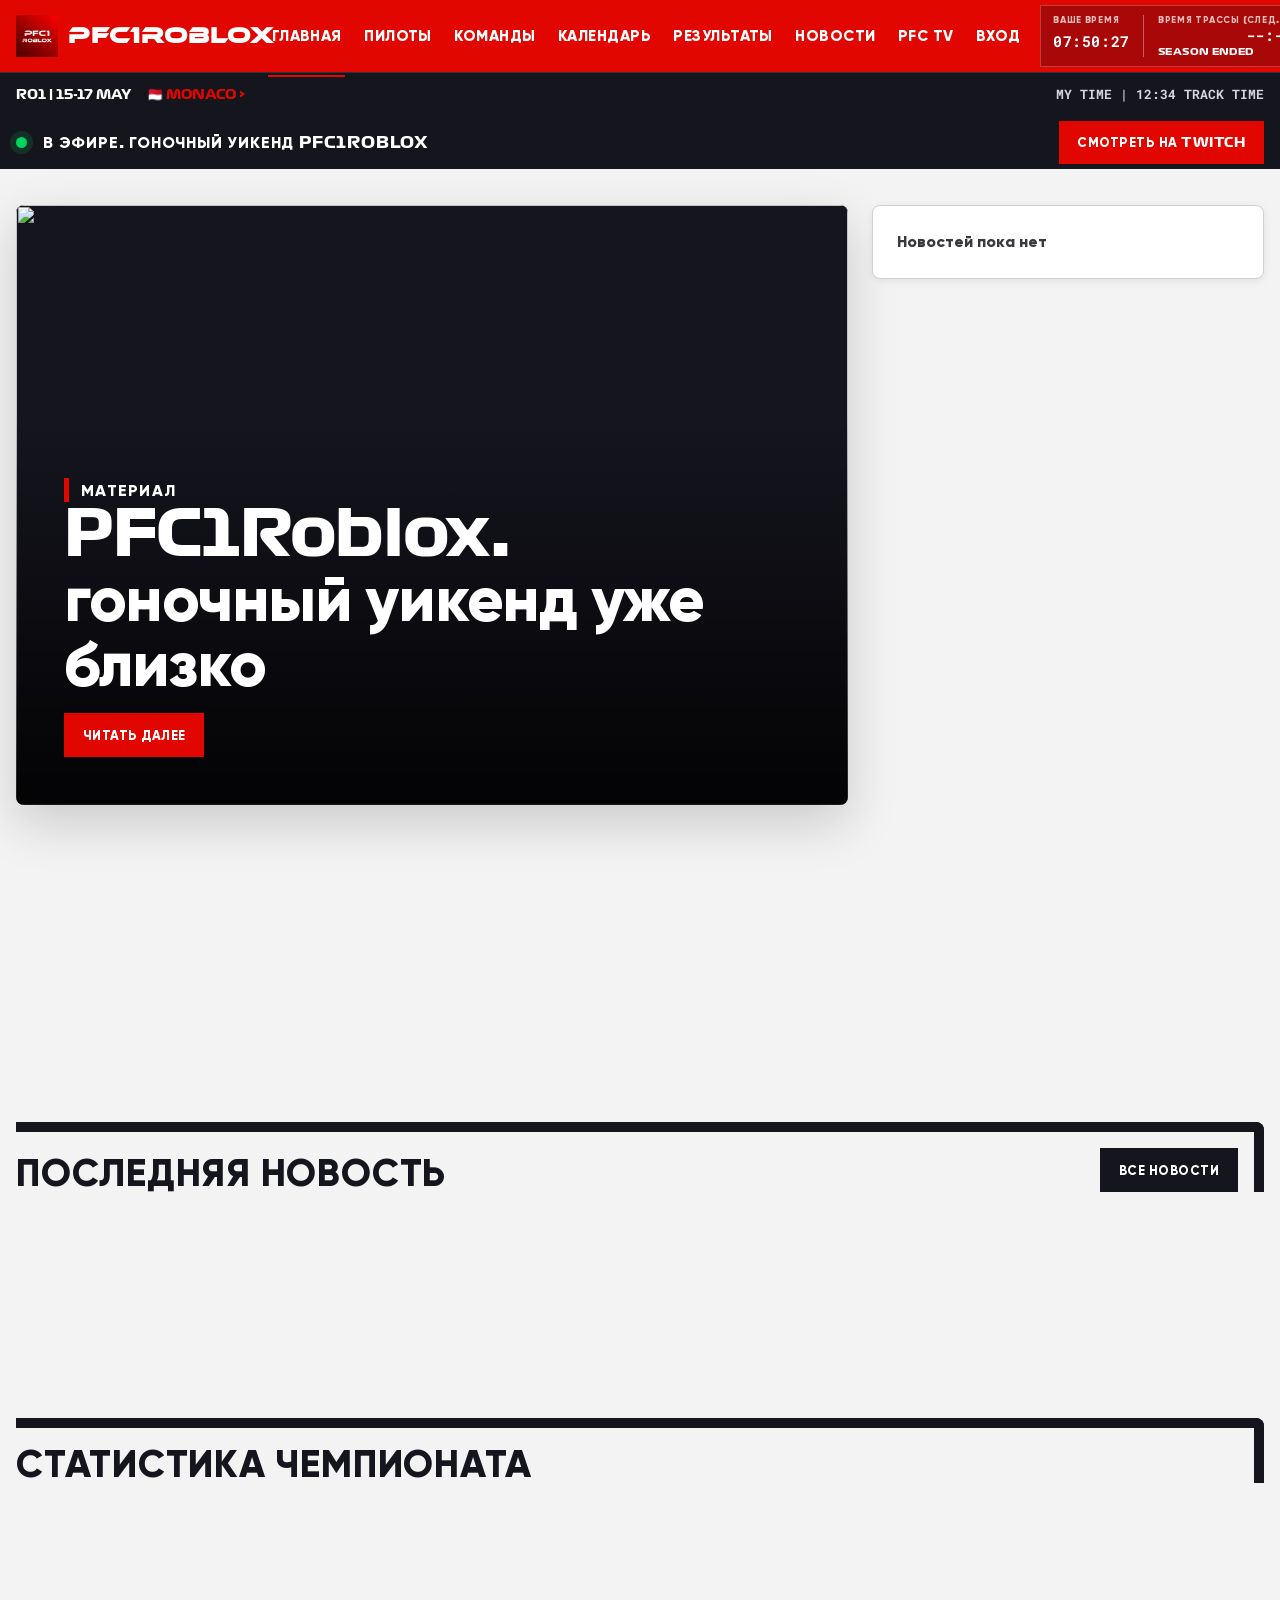
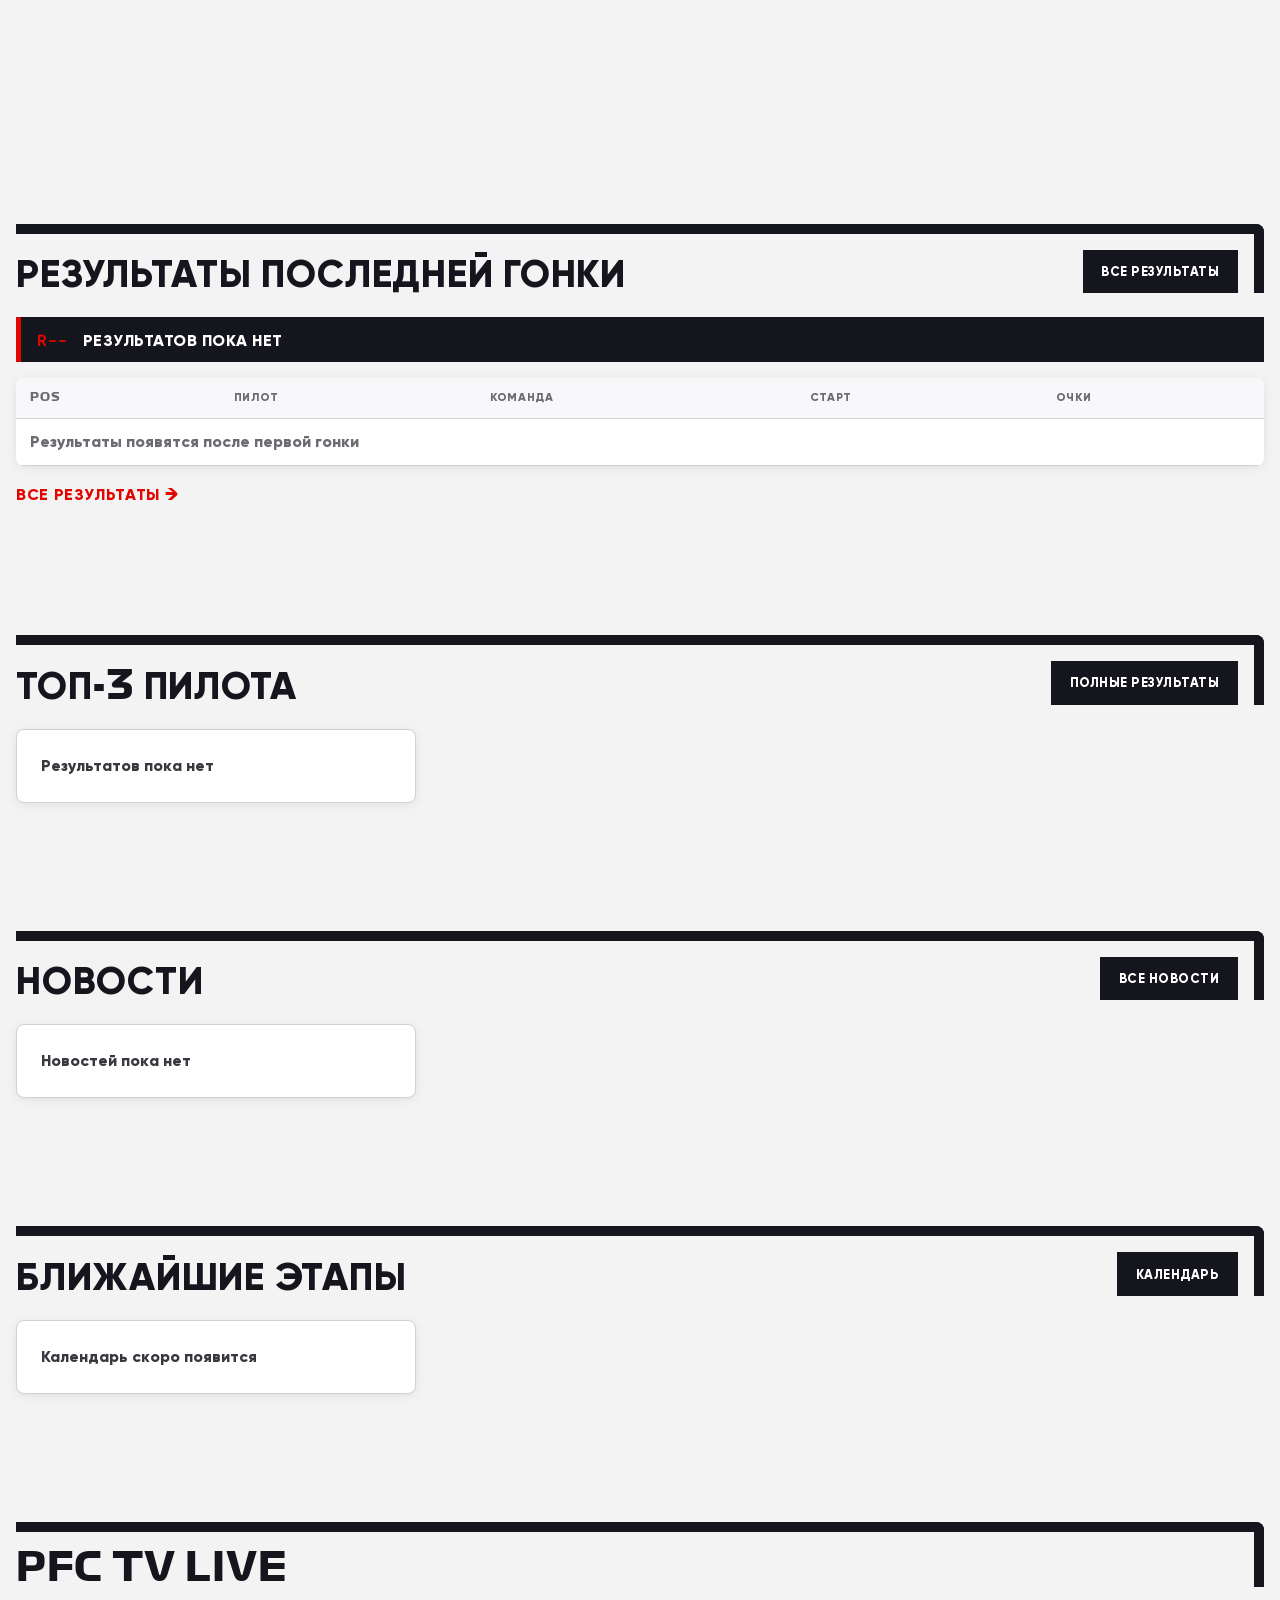
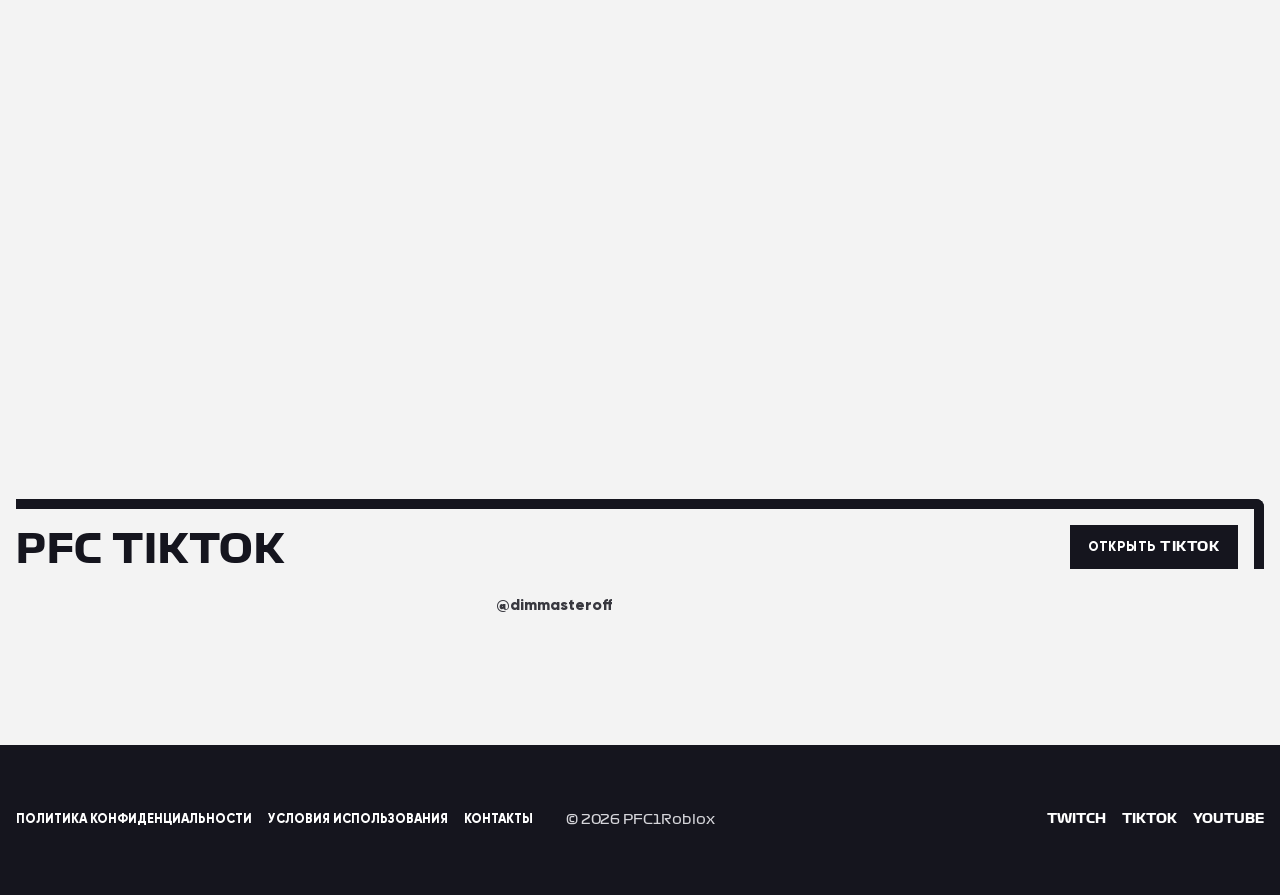
==== commit 34dc7e98: "Оптимизация: шрифты, навигация, анимации, фото пилотов, блоки главной, Twitch/TikTok - config.php: к" ====
--- a/public/index.html
+++ b/public/index.html
@@ -12,28 +12,203 @@
 </head>
 <body>
 <header class="site-header">
-  <div class="header-top"><div class="header-top__inner"><div class="header-top__links"><a href="#">Race Series ▼</a><a href="#">Authentics</a><a href="#">Store</a><a href="#">Tickets</a><a href="#">Hospitality</a><a href="#">Experiences</a><span class="f1tv-badge">PFC TV</span></div><div class="header-actions"><a class="btn btn-secondary" href="../admin/login.html">Sign In</a><a class="btn btn-primary" href="#broadcasts">Subscribe</a></div></div></div>
-  <div class="header-main"><div class="header-main__inner"><a href="index.html" class="logo"><img src="../logos/pfcnewlogo.png" alt="PFC1Roblox" onerror="this.style.display='none'">PFC1Roblox</a><button class="burger" type="button" aria-label="Open navigation" aria-expanded="false" data-menu-toggle><span></span><span></span><span></span></button><nav class="main-nav" aria-label="Main navigation"><div class="main-nav__item"><a class="main-nav__link active" href="index.html">Schedule ▼</a><div class="dropdown"><a href="calendar.html">2026 Schedule</a><a href="#upcoming">Next Rounds</a></div></div><div class="main-nav__item"><a class="main-nav__link" href="results.html">Results ▼</a><div class="dropdown"><a href="results.html">Race Results</a><a href="results.html#standings">Timing</a></div></div><div class="main-nav__item"><a class="main-nav__link" href="news.html">News ▼</a><div class="dropdown"><a href="news.html">Latest News</a><a href="#videos">Video</a></div></div><div class="main-nav__item"><a class="main-nav__link" href="drivers.html">Drivers ▼</a><div class="dropdown"><a href="drivers.html">F1 Drivers</a><a href="drivers.html">F2 Drivers</a></div></div><div class="main-nav__item"><a class="main-nav__link" href="teams.html">Teams ▼</a><div class="dropdown"><a href="teams.html">Constructors</a><a href="teams.html">Team Colours</a></div></div><div class="main-nav__item"><a class="main-nav__link" href="#broadcasts">Fantasy & Gaming ▼</a></div><div class="main-nav__item"><a class="main-nav__link" href="../admin/login.html">PFC1 Members' Area</a></div></nav><div class="f1-clock-widget" aria-label="Race time clocks"><div class="user-time"><span class="label">YOUR TIME</span><span class="time" id="userClock">00:00:00</span></div><div class="track-time"><span class="label">TRACK TIME (NEXT RACE)</span><span class="time" id="trackClock">00:00:00</span><span class="track-name" id="nextTrackName">MONACO GP</span></div></div><div class="league-mark" aria-label="Roblox league mark">▣</div></div></div>
+  <div class="header-main"><div class="header-main__inner"><a href="index.html" class="logo"><img src="../logos/pfcnewlogo.png" alt="PFC1Roblox" onerror="this.style.display='none'">PFC1Roblox</a><button class="burger" type="button" aria-label="Открыть меню" aria-expanded="false" data-menu-toggle><span></span><span></span><span></span></button><nav class="main-nav" aria-label="Основная навигация"><div class="main-nav__item"><a class="main-nav__link active" href="index.html">Главная</a></div><div class="main-nav__item"><a class="main-nav__link" href="drivers.html">Пилоты</a></div><div class="main-nav__item"><a class="main-nav__link" href="teams.html">Команды</a></div><div class="main-nav__item"><a class="main-nav__link" href="calendar.html">Календарь</a></div><div class="main-nav__item"><a class="main-nav__link" href="results.html">Результаты</a></div><div class="main-nav__item"><a class="main-nav__link" href="news.html">Новости</a></div><div class="main-nav__item"><a class="main-nav__link" href="#pfc-tv">PFC TV</a></div><div class="main-nav__item"><a class="main-nav__link" href="../admin/login.html">Вход</a></div></nav><div class="f1-clock-widget" aria-label="Часы времени гонки"><div class="user-time"><span class="label">ВАШЕ ВРЕМЯ</span><span class="time" id="userClock">00:00:00</span></div><div class="track-time"><span class="label">ВРЕМЯ ТРАССЫ (СЛЕД. ГОНКА)</span><span class="time" id="trackClock">00:00:00</span><span class="track-name" id="nextTrackName">MONACO GP</span></div></div></div></div>
   <div class="race-strip"><div class="race-strip__inner"><div class="race-strip__event"><span class="race-strip__round">R01 | 15-17 MAY</span><span class="race-strip__track">🇲🇨 MONACO &gt;</span></div><span class="race-strip__time mono">MY TIME | 12:34 TRACK TIME</span></div></div>
 </header>
-<div class="twitch-live-banner"><div class="twitch-live-banner__inner"><span class="live-dot" aria-hidden="true"></span><span class="live-text">LIVE NOW: PFC1ROBLOX RACE WEEKEND</span><a href="https://twitch.tv/dimmasteroff_" target="_blank" rel="noopener" class="watch-btn btn btn-primary">WATCH ON TWITCH</a></div></div>
-<main>
-  <section class="hero-layout" aria-label="Featured stories">
-    <article class="hero-feature animate-on-scroll"><img class="hero-feature__image" src="https://images.unsplash.com/photo-1503736334956-4c8f8e92946d?q=80&w=1800&auto=format&fit=crop" alt="Race car on a circuit"><div class="hero-feature__content"><div class="hero-feature__kicker">Feature</div><h1>5 storylines we're excited about ahead of the Monaco GP</h1><a class="btn btn-primary" href="news.html">Read More</a></div></article>
-    <aside class="side-news" id="sideNews" aria-label="Top news"><div class="skeleton"></div><div class="skeleton"></div><div class="skeleton"></div><div class="skeleton"></div></aside>
+<div class="twitch-live-banner"><div class="twitch-live-banner__inner"><span class="live-dot" aria-hidden="true"></span><span class="live-text">В ЭФИРЕ: ГОНОЧНЫЙ УИКЕНД PFC1ROBLOX</span><a href="https://twitch.tv/dimmasteroff_" target="_blank" rel="noopener" class="watch-btn btn btn-primary">СМОТРЕТЬ НА TWITCH</a></div></div>
+<main class="page-content">
+  <!-- ГЕРОЙ: последняя новость крупным блоком + список новостей -->
+  <section class="hero-layout" aria-label="Главные материалы">
+    <article class="hero-feature animate-on-scroll" id="heroFeature">
+      <img class="hero-feature__image" src="https://images.unsplash.com/photo-1503736334956-4c8f8e92946d?q=80&w=1800&auto=format&fit=crop" alt="">
+      <div class="hero-feature__content"><div class="hero-feature__kicker">Материал</div><h1>PFC1Roblox: гоночный уикенд уже близко</h1><a class="btn btn-primary" href="news.html">Читать далее</a></div>
+    </article>
+    <aside class="side-news" id="sideNews" aria-label="Топ новостей"><div class="skeleton"></div><div class="skeleton"></div><div class="skeleton"></div><div class="skeleton"></div></aside>
   </section>
-  <section class="section--tight"><div class="container"><div class="quick-links"><a class="quick-link animate-on-scroll" href="calendar.html"><span class="quick-link__arrow">↗</span><h3>2026 Schedule</h3></a><a class="quick-link animate-on-scroll" href="results.html"><span class="quick-link__arrow">↗</span><h3>2026 Standings</h3></a><a class="quick-link animate-on-scroll" href="news.html"><span class="quick-link__arrow">↗</span><h3>2026 Regulations</h3></a><a class="quick-link animate-on-scroll" href="news.html"><span class="quick-link__arrow">↗</span><h3>Latest News</h3></a></div></div></section>
-  <section class="section"><div class="container"><div class="section-title"><h2>Championship Stats</h2></div><div class="stats-strip"><div class="stat-card animate-on-scroll"><span id="statsDrivers" class="number mono">0</span><p>Пилотов</p></div><div class="stat-card animate-on-scroll"><span id="statsTeams" class="number mono">0</span><p>Команд</p></div><div class="stat-card animate-on-scroll"><span id="statsRounds" class="number mono">0</span><p>Этапов</p></div></div></div></section>
-  <section class="section" id="standings"><div class="container"><div class="section-title"><h2>Top 3 Drivers</h2><a class="btn btn-secondary" href="results.html">Full Results</a></div><div id="topDrivers" class="news-grid"></div></div></section>
-  <section class="section"><div class="container"><div class="section-title"><h2>Latest News</h2><a class="btn btn-secondary" href="news.html">All News</a></div><div id="latestNews" class="news-grid"></div></div></section>
-  <section class="section" id="upcoming"><div class="container"><div class="section-title"><h2>Upcoming Rounds</h2><a class="btn btn-secondary" href="calendar.html">Calendar</a></div><div id="upcomingRounds" class="news-grid"></div></div></section>
-  <section class="section" id="videos"><div class="container"><div class="section-title"><h2>YouTube</h2></div><div class="youtube-grid"><article class="media-card animate-on-scroll"><div class="media-card__thumb"><img src="https://images.unsplash.com/photo-1533106418989-88406c7cc8ca?q=80&w=900&auto=format&fit=crop" alt="Race highlights"><span class="media-card__play">▶</span></div><div class="media-card__body"><h3>Race Weekend Highlights</h3><p class="mono">18 MAY 2026</p></div></article><article class="media-card animate-on-scroll"><div class="media-card__thumb"><img src="https://images.unsplash.com/photo-1493238792000-8113da705763?q=80&w=900&auto=format&fit=crop" alt="Qualifying"><span class="media-card__play">▶</span></div><div class="media-card__body"><h3>Qualifying Lap Breakdown</h3><p class="mono">17 MAY 2026</p></div></article><article class="media-card animate-on-scroll"><div class="media-card__thumb"><img src="https://images.unsplash.com/photo-1517524008697-84bbe3c3fd98?q=80&w=900&auto=format&fit=crop" alt="Onboard"><span class="media-card__play">▶</span></div><div class="media-card__body"><h3>Onboard: Pole Lap</h3><p class="mono">16 MAY 2026</p></div></article></div></div></section>
-  <section class="section"><div class="container"><div class="section-title"><h2>TikTok</h2></div><div class="tiktok-row"><article class="tiktok-card"><h3>Start Reaction</h3><p>#PFC1Roblox</p></article><article class="tiktok-card"><h3>Last Lap Drama</h3><p>#RobloxRacing</p></article><article class="tiktok-card"><h3>Pit Wall Cam</h3><p>#RaceWeekend</p></article><article class="tiktok-card"><h3>Podium Moment</h3><p>#MonacoGP</p></article></div></div></section>
+
+  <!-- Быстрые ссылки -->
+  <section class="section--tight"><div class="container"><div class="quick-links"><a class="quick-link animate-on-scroll" href="calendar.html"><span class="quick-link__arrow">↗</span><h3>Календарь 2026</h3></a><a class="quick-link animate-on-scroll" href="results.html"><span class="quick-link__arrow">↗</span><h3>Зачёт 2026</h3></a><a class="quick-link animate-on-scroll" href="drivers.html"><span class="quick-link__arrow">↗</span><h3>Пилоты</h3></a><a class="quick-link animate-on-scroll" href="news.html"><span class="quick-link__arrow">↗</span><h3>Новости</h3></a></div></div></section>
+
+  <!-- ПОСЛЕДНЯЯ НОВОСТЬ (featured) -->
+  <section class="section latest-news"><div class="container"><div class="section-title"><h2>ПОСЛЕДНЯЯ НОВОСТЬ</h2><a class="btn btn-secondary" href="news.html">Все новости</a></div>
+    <div id="featuredNews" class="animate-on-scroll"><div class="skeleton" style="min-height:320px"></div></div>
+  </div></section>
+
+  <!-- Статистика чемпионата -->
+  <section class="section"><div class="container"><div class="section-title"><h2>Статистика чемпионата</h2></div><div class="stats-strip"><div class="stat-card animate-on-scroll"><span id="statsDrivers" class="number mono">0</span><p>Пилотов</p></div><div class="stat-card animate-on-scroll"><span id="statsTeams" class="number mono">0</span><p>Команд</p></div><div class="stat-card animate-on-scroll"><span id="statsRounds" class="number mono">0</span><p>Этапов</p></div></div></div></section>
+
+  <!-- РЕЗУЛЬТАТЫ ПОСЛЕДНЕЙ ГОНКИ -->
+  <section class="section last-race-results"><div class="container"><div class="section-title"><h2>РЕЗУЛЬТАТЫ ПОСЛЕДНЕЙ ГОНКИ</h2><a class="btn btn-secondary" href="results.html">Все результаты</a></div>
+    <div class="race-header" id="lastRaceHeader"><span class="round">R--</span><span class="track">—</span><span class="date"></span></div>
+    <div class="table-container">
+      <table class="f1-timing">
+        <thead><tr><th>POS</th><th>ПИЛОТ</th><th>КОМАНДА</th><th>СТАРТ</th><th>ОЧКИ</th></tr></thead>
+        <tbody id="resultsBody"><tr><td colspan="5" class="text-muted">Загрузка…</td></tr></tbody>
+      </table>
+    </div>
+    <a href="results.html" class="view-all">ВСЕ РЕЗУЛЬТАТЫ →</a>
+  </div></section>
+
+  <!-- Топ-3 пилота -->
+  <section class="section" id="standings"><div class="container"><div class="section-title"><h2>Топ-3 пилота</h2><a class="btn btn-secondary" href="results.html">Полные результаты</a></div><div id="topDrivers" class="news-grid"></div></div></section>
+
+  <!-- Новости списком -->
+  <section class="section"><div class="container"><div class="section-title"><h2>Новости</h2><a class="btn btn-secondary" href="news.html">Все новости</a></div><div id="latestNews" class="news-grid"></div></div></section>
+
+  <!-- Ближайшие этапы -->
+  <section class="section" id="upcoming"><div class="container"><div class="section-title"><h2>Ближайшие этапы</h2><a class="btn btn-secondary" href="calendar.html">Календарь</a></div><div id="upcomingRounds" class="news-grid"></div></div></section>
+
+  <!-- PFC TV: Twitch + TikTok -->
+  <section class="section twitch-section" id="pfc-tv"><div class="container"><div class="section-title"><h2>PFC TV LIVE</h2></div>
+    <div id="twitch-embed" class="animate-on-scroll"></div>
+  </div></section>
+  <section class="section tiktok-section"><div class="container"><div class="section-title"><h2>PFC TIKTOK</h2><a class="btn btn-secondary" href="https://www.tiktok.com/@dimmasteroff" target="_blank" rel="noopener">Открыть TikTok</a></div>
+    <div class="tiktok-row-embed">
+      <blockquote class="tiktok-embed" cite="https://www.tiktok.com/@dimmasteroff" data-unique-id="dimmasteroff" data-embed-type="creator" style="max-width: 780px; min-width: 288px;">
+        <section><a target="_blank" href="https://www.tiktok.com/@dimmasteroff?refer=creator_embed">@dimmasteroff</a></section>
+      </blockquote>
+    </div>
+  </div></section>
 </main>
-<footer class="footer"><div class="footer__inner"><div class="footer__links"><a href="#">Privacy Policy</a><a href="#">Terms of Service</a><a href="#">Contact</a></div><div class="footer__copy">© 2026 PFC1Roblox</div><div class="footer__social"><a href="https://twitch.tv/dimmasteroff_">Twitch</a><a href="#">YouTube</a><a href="#">TikTok</a></div></div></footer>
-<script src="../js/DataManager.js"></script><script src="../js/PageSync.js"></script>
-<script src="../js/app.js"></script><script src="../js/animations.js"></script><script>
+<footer class="footer"><div class="footer__inner"><div class="footer__links"><a href="#">Политика конфиденциальности</a><a href="#">Условия использования</a><a href="#">Контакты</a></div><div class="footer__copy">© 2026 PFC1Roblox</div><div class="footer__social"><a href="https://twitch.tv/dimmasteroff_" target="_blank" rel="noopener">Twitch</a><a href="https://www.tiktok.com/@dimmasteroff" target="_blank" rel="noopener">TikTok</a><a href="#">YouTube</a></div></div></footer>
+
+<script src="../js/DataManager.js"></script>
+<script src="../js/PageSync.js"></script>
+<script src="../js/app.js"></script>
+<script src="../js/animations.js"></script>
+<!-- Плеер Twitch -->
+<script src="https://embed.twitch.tv/embed/v1.js"></script>
+<!-- Плеер TikTok -->
+<script async src="https://www.tiktok.com/embed.js"></script>
+<script>
+// Экранирование пользовательских данных перед вставкой в HTML
 function esc(v){return String(v??'').replace(/[&<>'"]/g,m=>({'&':'&amp;','<':'&lt;','>':'&gt;',"'":'&#39;','"':'&quot;'}[m]));}
-document.addEventListener('DOMContentLoaded',loadHomeData);async function loadHomeData(){const drivers=await DataManager.load('drivers');const teams=await DataManager.load('teams');const calendar=await DataManager.load('calendar');const news=await DataManager.load('news');const standings=await DataManager.load('standings');document.getElementById('statsDrivers').textContent=drivers.length;document.getElementById('statsTeams').textContent=teams.length;document.getElementById('statsRounds').textContent=calendar.rounds?.length||0;const fallback='https://images.unsplash.com/photo-1503736334956-4c8f8e92946d?q=80&w=500&auto=format&fit=crop';const topNews=news.slice().reverse().slice(0,5);document.getElementById('sideNews').innerHTML=(topNews.length?topNews:[{title:'PFC1Roblox race weekend is ready to go',category:'EXCLUSIVE',date:new Date()}]).map((n,i)=>`<a class="news-card animate-on-scroll" href="news.html"><img class="news-card__image" src="${esc(n.image||fallback)}" alt=""><div><div class="news-card__meta"><span class="badge ${i===0?'badge--exclusive':''}">${esc(n.category||'News')}</span></div><h3 class="news-card__title">${esc(n.title)}</h3></div></a>`).join('');const upcoming=calendar.rounds?.filter(r=>r.status==='upcoming').slice(0,3)||[];document.getElementById('upcomingRounds').innerHTML=upcoming.map(r=>`<div class='card-item animate-on-scroll'><div class='badge badge--dark'>UPCOMING</div><h3>${esc(r.track)}</h3><p class='mono'>${new Date(r.date).toLocaleDateString('ru-RU')} · ${esc(r.trackCountry || '')} · ${esc(r.timezone || 'UTC')}</p></div>`).join('')||'<div class="card-item">Календарь скоро появится</div>';const top=(standings.drivers||[]).slice(0,3);document.getElementById('topDrivers').innerHTML=top.map((s,i)=>{const d=drivers.find(x=>x.id===s.driverId);const t=teams.find(x=>x.id===d?.teamId);return `<div class='card-item animate-on-scroll'><div class='position position-${i+1}'>P${i+1}</div><h3>${esc(PFCApp.getDriverDisplayName(d))}</h3><p>${esc(t?.name||'')}</p><p class='points'>${s.points} PTS</p></div>`}).join('')||'<div class="card-item">Зачёт скоро появится</div>';document.getElementById('latestNews').innerHTML=news.slice().reverse().slice(0,3).map(n=>`<article class='news-card news-card--large animate-on-scroll'><img class='news-card__image' src='${esc(n.image||fallback)}' alt=''><div class='news-card__body'><span class='badge'>${esc(n.category)}</span><h3>${esc(n.title)}</h3><p class='mono'>${new Date(n.date).toLocaleDateString('ru-RU')}</p></div></article>`).join('')||'<div class="card-item">Новостей еще нет</div>';}
+const FALLBACK_NEWS='https://images.unsplash.com/photo-1503736334956-4c8f8e92946d?q=80&w=1200&auto=format&fit=crop';
+
+document.addEventListener('DOMContentLoaded',()=>{loadHomeData();initTwitch();});
 window.addEventListener('dataUpdated',loadHomeData);
-</script></body></html>
+
+async function loadHomeData(){
+  try{
+    // Загружаем все нужные наборы данных параллельно (через get_data.php)
+    const [drivers,teams,calendar,news,standings,results]=await Promise.all([
+      DataManager.load('drivers'),
+      DataManager.load('teams'),
+      DataManager.load('calendar'),
+      DataManager.load('news'),
+      DataManager.load('standings'),
+      DataManager.load('results')
+    ]);
+
+    // Статистика
+    document.getElementById('statsDrivers').textContent=drivers.length;
+    document.getElementById('statsTeams').textContent=teams.length;
+    document.getElementById('statsRounds').textContent=calendar.rounds?.length||0;
+
+    // Новости (свежие сверху)
+    const sorted=news.slice().sort((a,b)=>new Date(b.date||0)-new Date(a.date||0));
+    renderFeaturedNews(sorted[0]);
+    renderSideNews(sorted.slice(0,4));
+    renderLatestNews(sorted.slice(0,6));
+
+    // Топ-3 пилота
+    renderTopDrivers(standings.drivers||[],drivers,teams);
+
+    // Результаты последней гонки
+    renderLastRace(results,calendar,drivers,teams);
+
+    // Ближайшие этапы
+    const upcoming=(calendar.rounds||[]).filter(r=>r.status==='upcoming').slice(0,3);
+    document.getElementById('upcomingRounds').innerHTML=upcoming.map(r=>`<div class='card-item animate-on-scroll'><div class='badge badge--dark'>СКОРО</div><h3>${esc(r.track)}</h3><p class='mono'>${r.date?new Date(r.date).toLocaleDateString('ru-RU'):''} · ${esc(r.trackCountry||'')} · ${esc(r.timezone||'UTC')}</p></div>`).join('')||'<div class="card-item">Календарь скоро появится</div>';
+  }catch(e){
+    console.error('Ошибка загрузки главной:',e);
+    showToast('Не удалось загрузить данные. Попробуйте обновить страницу.');
+  }
+}
+
+function renderFeaturedNews(n){
+  const box=document.getElementById('featuredNews');
+  if(!n){box.innerHTML='<div class="card-item">Новостей пока нет</div>';
+    document.getElementById('heroFeature').classList.add('is-visible');return;}
+  const img=esc(n.image||FALLBACK_NEWS);
+  box.innerHTML=`<a class="news-featured" href="news.html?id=${esc(n.id)}">
+    <img class="news-featured__image" src="${img}" alt="" onerror="this.src='${FALLBACK_NEWS}'">
+    <div class="news-featured__content"><span class="badge badge--exclusive">${esc(n.category||'НОВОСТЬ')}</span>
+      <h3>${esc(n.title)}</h3><p>${esc((n.content||'').slice(0,180))}${(n.content||'').length>180?'…':''}</p>
+      <span class="read-more">ЧИТАТЬ ДАЛЕЕ →</span></div></a>`;
+  // Также обновим крупный hero сверху
+  const hero=document.getElementById('heroFeature');
+  hero.querySelector('.hero-feature__image').src=img;
+  hero.querySelector('.hero-feature__kicker').textContent=n.category||'Материал';
+  hero.querySelector('h1').textContent=n.title||'';
+  hero.querySelector('a.btn').href='news.html?id='+encodeURIComponent(n.id||'');
+}
+
+function renderSideNews(items){
+  const el=document.getElementById('sideNews');
+  if(!items.length){el.innerHTML='<div class="card-item">Новостей пока нет</div>';return;}
+  el.innerHTML=items.map((n,i)=>`<a class="news-card animate-on-scroll" href="news.html?id=${esc(n.id)}"><img class="news-card__image" src="${esc(n.image||FALLBACK_NEWS)}" alt="" onerror="this.src='${FALLBACK_NEWS}'"><div><div class="news-card__meta"><span class="badge ${i===0?'badge--exclusive':''}">${esc(n.category||'Новость')}</span></div><h3 class="news-card__title">${esc(n.title)}</h3></div></a>`).join('');
+}
+
+function renderLatestNews(items){
+  const el=document.getElementById('latestNews');
+  el.innerHTML=items.map(n=>`<a class="news-card news-card--large animate-on-scroll" href="news.html?id=${esc(n.id)}"><img class="news-card__image" src="${esc(n.image||FALLBACK_NEWS)}" alt="" onerror="this.src='${FALLBACK_NEWS}'"><div class="news-card__body"><div class="news-card__meta"><span class="badge">${esc(n.category||'Новость')}</span><span>${n.date?new Date(n.date).toLocaleDateString('ru-RU'):''}</span></div><h3 class="news-card__title">${esc(n.title)}</h3><span class="news-card__read">ЧИТАТЬ →</span></div></a>`).join('')||'<div class="card-item">Новостей пока нет</div>';
+}
+
+function renderTopDrivers(standDrivers,drivers,teams){
+  const top=standDrivers.slice(0,3);
+  const el=document.getElementById('topDrivers');
+  el.innerHTML=top.map((s,i)=>{
+    const d=drivers.find(x=>x.id===s.driverId);
+    const t=teams.find(x=>x.id===d?.teamId);
+    return `<div class='card-item animate-on-scroll'><div class='position position-${i+1}'>P${i+1}</div><h3>${esc(PFCApp.getDriverDisplayName(d))}</h3><p class='mono'>${esc(t?t.name:'')} · ${s.points||0} очк.</p></div>`;
+  }).join('')||'<div class="card-item">Результатов пока нет</div>';
+}
+
+function renderLastRace(results,calendar,drivers,teams){
+  const header=document.getElementById('lastRaceHeader');
+  const body=document.getElementById('resultsBody');
+  const rounds=(calendar.rounds||[]).slice();
+  // Этапы, по которым есть результаты
+  const withResults=rounds.filter(r=>Array.isArray(results[r.id])&&results[r.id].length);
+  if(!withResults.length){
+    header.innerHTML='<span class="round">R--</span><span class="track">Результатов пока нет</span><span class="date"></span>';
+    body.innerHTML='<tr><td colspan="5" class="text-muted">Результаты появятся после первой гонки</td></tr>';
+    return;
+  }
+  // Самый поздний по дате этап с результатами
+  withResults.sort((a,b)=>new Date(b.date||0)-new Date(a.date||0));
+  const race=withResults[0];
+  const rows=results[race.id].slice().sort((a,b)=>(a.finishPos||99)-(b.finishPos||99));
+  header.innerHTML=`<span class="round">R${String(race.round||1).padStart(2,'0')}</span><span class="track">${esc(race.track||'')}</span><span class="date">${race.date?new Date(race.date).toLocaleDateString('ru-RU'):''} · ${esc(race.trackCountry||'')}</span>`;
+  body.innerHTML=rows.map(r=>{
+    const d=drivers.find(x=>x.id===r.driverId);
+    const t=teams.find(x=>x.id===d?.teamId);
+    const dot=t?`<span class="team-dot" style="background:${esc(t.color||'#888')}"></span>`:'';
+    return `<tr><td class="pos">${r.finishPos||'-'}</td><td>${esc(PFCApp.getDriverDisplayName(d))}</td><td>${dot}${esc(t?t.name:'—')}</td><td class="pos">${r.startPos||'-'}</td><td class="points">${r.points||0}</td></tr>`;
+  }).join('');
+}
+
+// Twitch: parent обязан совпадать с доменом, на котором встроен плеер.
+// Берём текущий хост автоматически (localhost при тесте, ваш домен в проде).
+function initTwitch(){
+  const mount=document.getElementById('twitch-embed');
+  if(!mount||typeof Twitch==='undefined'||!Twitch.Embed){
+    if(mount) mount.innerHTML='<p class="text-muted" style="padding:1rem">Плеер Twitch недоступен (заблокирован или нет сети).</p>';
+    return;
+  }
+  const host=location.hostname||'localhost';
+  const parents=Array.from(new Set([host,'localhost','127.0.0.1'].filter(Boolean)));
+  new Twitch.Embed('twitch-embed',{width:'100%',height:480,channel:'dimmasteroff_',layout:'video',parent:parents});
+}
+
+// Простое тост-уведомление об ошибках
+function showToast(msg){
+  let t=document.createElement('div');
+  t.textContent=msg;
+  t.style.cssText='position:fixed;right:18px;bottom:18px;z-index:9999;background:#15151e;color:#fff;padding:.8rem 1.1rem;border-left:4px solid #e10600;box-shadow:0 8px 24px rgba(0,0,0,.3);font-family:Inter,sans-serif;animation:toastSlideIn .3s ease';
+  document.body.appendChild(t);
+  setTimeout(()=>t.remove(),5000);
+}
+</script>
+</body></html>
--- a/css/main.css
+++ b/css/main.css
@@ -6,6 +6,40 @@
 @font-face {
   font-family: 'Entocentric';
   src: url('../logos/Entocentric-Regular.woff') format('woff');
+  font-weight: 400;
+  font-style: normal;
+  font-display: swap;
+}
+
+/* Кастомные шрифты лиги: Gilroy (основной текст) и Formula One (заголовки/нав) */
+@font-face {
+  font-family: 'Gilroy';
+  src: url('../fonts/Gilroy-Regular.woff2') format('woff2'),
+       url('../fonts/Gilroy-Regular.woff') format('woff');
+  font-weight: 400 800;
+  font-style: normal;
+  font-display: swap;
+}
+@font-face {
+  font-family: 'Formula One';
+  src: url('../fonts/FormulaOne-Regular.woff2') format('woff2'),
+       url('../fonts/FormulaOne-Regular.woff') format('woff');
+  font-weight: 400;
+  font-style: normal;
+  font-display: swap;
+}
+@font-face {
+  font-family: 'Formula One';
+  src: url('../fonts/FormulaOne-Bold.woff2') format('woff2'),
+       url('../fonts/FormulaOne-Bold.woff') format('woff');
+  font-weight: 700;
+  font-style: normal;
+  font-display: swap;
+}
+@font-face {
+  font-family: 'Formula One Wide';
+  src: url('../fonts/FormulaOne-Wide.woff2') format('woff2'),
+       url('../fonts/FormulaOne-Wide.woff') format('woff');
   font-weight: 400;
   font-style: normal;
   font-display: swap;
@@ -35,11 +69,13 @@
   --text-primary: var(--color-heading);
   --text-secondary: var(--color-text);
   --text-muted: var(--color-muted);
-  --font-display: 'Titillium Web', Arial, sans-serif;
-  --font-body: 'Titillium Web', Arial, sans-serif;
-  --font-meta: 'Inter', system-ui, sans-serif;
+  /* Иерархия шрифтов: заголовки/нав — Formula One, текст/карточки — Gilroy,
+     логотип — Entocentric, цифры/тайминги — Roboto Mono. */
+  --font-display: 'Formula One', 'Gilroy', 'Titillium Web', sans-serif;
+  --font-body: 'Gilroy', 'Inter', 'Titillium Web', Arial, sans-serif;
+  --font-meta: 'Formula One', 'Gilroy', 'Inter', system-ui, sans-serif;
   --font-mono: 'Roboto Mono', monospace;
-  --font-logo: 'Entocentric', 'Titillium Web', sans-serif;
+  --font-logo: 'Entocentric', 'Formula One Wide', 'Formula One', sans-serif;
   --radius: 8px;
   --space-xs: .35rem;
   --space-sm: .65rem;
@@ -117,8 +153,8 @@
 .header-top__links a:hover::after, .main-nav__link:hover::after, .main-nav__link.active::after, .footer__links a:hover::after { width: 100%; }
 .f1tv-badge { border: 1px solid var(--color-border); padding: .2rem .5rem; border-radius: 999px; font-family: var(--font-mono); }
 .header-main { background: var(--color-red); }
-.header-main__inner { min-height: 70px; }
-.logo { display: inline-flex; align-items: center; gap: .6rem; color: #fff; font-family: var(--font-logo); text-transform: uppercase; letter-spacing: .05em; font-size: 1.35rem; font-weight: 700; }
+.header-main__inner { min-height: 70px; justify-content: space-between; }
+.logo { display: inline-flex; align-items: center; gap: .6rem; margin-right: 20px; color: #fff; font-family: var(--font-logo); text-transform: uppercase; letter-spacing: .05em; font-size: 1.35rem; font-weight: 700; }
 .logo img { width: auto; height: 42px; object-fit: contain; }
 .logo--dark { color: var(--color-heading); }
 .main-nav { flex: 1; align-self: stretch; }
@@ -405,4 +441,76 @@
 @media (max-width: 768px) {
   .f1-clock-widget { order: 3; width: 100%; justify-content: center; }
   .form-row--two { grid-template-columns: 1fr; }
-}
+  /* На мобильных логотип переносится — добавляем нижний отступ */
+  .logo { margin-right: 0; margin-bottom: 10px; }
+}
+
+/* ============================================
+   Блоки главной: последняя новость, результаты
+   гонки, плееры Twitch/TikTok, фото пилотов
+   ============================================ */
+
+/* Фото пилота: обрезка выше торса, как на F1.com */
+.driver-card img,
+.driver-photo,
+.news-featured__image {
+  width: 100%;
+  object-fit: cover;
+  object-position: center 20%;
+}
+
+/* Последняя новость (featured) */
+.latest-news .news-featured {
+  display: grid;
+  grid-template-columns: minmax(0, 1.3fr) minmax(0, 1fr);
+  gap: 0;
+  overflow: hidden;
+  border-radius: var(--radius);
+  background: var(--color-surface);
+  box-shadow: var(--shadow-md);
+  transition: transform var(--transition-speed) var(--ease-standard), box-shadow var(--transition-speed) var(--ease-standard);
+}
+.latest-news .news-featured:hover { transform: translateY(-4px); box-shadow: var(--shadow-lg); }
+.news-featured__image { height: 100%; min-height: 320px; background: var(--color-nav); }
+.news-featured__content { padding: clamp(1.25rem, 3vw, 2.5rem); display: flex; flex-direction: column; gap: var(--space-sm); }
+.news-featured__content h3 { font-size: clamp(1.5rem, 2.6vw, 2.4rem); text-transform: none; margin: 0; }
+.news-featured__content .read-more { margin-top: auto; align-self: start; color: var(--color-red); font-family: var(--font-meta); font-weight: 800; letter-spacing: .04em; text-transform: uppercase; }
+.news-featured__content .read-more:hover { color: var(--color-red-dark); }
+
+/* Результаты последней гонки */
+.last-race-results .race-header {
+  display: flex;
+  flex-wrap: wrap;
+  align-items: baseline;
+  gap: var(--space-md);
+  margin-bottom: var(--space-md);
+  padding: var(--space-sm) var(--space-md);
+  background: var(--color-nav);
+  color: #fff;
+  border-left: 5px solid var(--color-red);
+}
+.last-race-results .race-header .round { font-family: var(--font-mono); font-weight: 700; color: var(--color-red); }
+.last-race-results .race-header .track { font-family: var(--font-display); font-weight: 700; text-transform: uppercase; letter-spacing: .03em; }
+.last-race-results .race-header .date { margin-left: auto; font-family: var(--font-mono); color: #d5d5da; font-size: .85rem; }
+.f1-timing { width: 100%; border-collapse: collapse; background: var(--color-surface); box-shadow: var(--shadow-sm); }
+.f1-timing th, .f1-timing td { padding: .7rem .9rem; text-align: left; border-bottom: 1px solid var(--color-border); }
+.f1-timing thead th { background: var(--color-surface-soft); font-family: var(--font-meta); font-size: .72rem; font-weight: 800; letter-spacing: .06em; text-transform: uppercase; color: var(--color-muted); }
+.f1-timing td.pos, .f1-timing td.points, .f1-timing td.time { font-family: var(--font-mono); font-variant-numeric: tabular-nums; }
+.f1-timing tbody tr { transition: background-color var(--transition-speed) var(--ease-standard); }
+.f1-timing tbody tr:hover { background: var(--color-surface-soft); }
+.f1-timing .team-dot { display: inline-block; width: 10px; height: 10px; border-radius: 2px; margin-right: .5rem; vertical-align: middle; }
+.view-all { display: inline-block; margin-top: var(--space-md); color: var(--color-red); font-family: var(--font-meta); font-weight: 800; letter-spacing: .04em; text-transform: uppercase; }
+
+/* Плееры Twitch и TikTok */
+.twitch-section #twitch-embed { border-radius: var(--radius); overflow: hidden; box-shadow: var(--shadow-md); background: var(--color-nav); min-height: 360px; }
+.twitch-section #twitch-embed iframe { display: block; width: 100%; border: 0; }
+.tiktok-row-embed { display: flex; flex-wrap: wrap; gap: var(--space-lg); justify-content: center; }
+.tiktok-embed { margin: 0 auto; }
+
+@media (max-width: 768px) {
+  .latest-news .news-featured { grid-template-columns: 1fr; }
+  .news-featured__image { min-height: 200px; }
+  .last-race-results .race-header .date { margin-left: 0; width: 100%; }
+  .f1-timing { font-size: .85rem; }
+  .f1-timing th, .f1-timing td { padding: .5rem .55rem; }
+}
